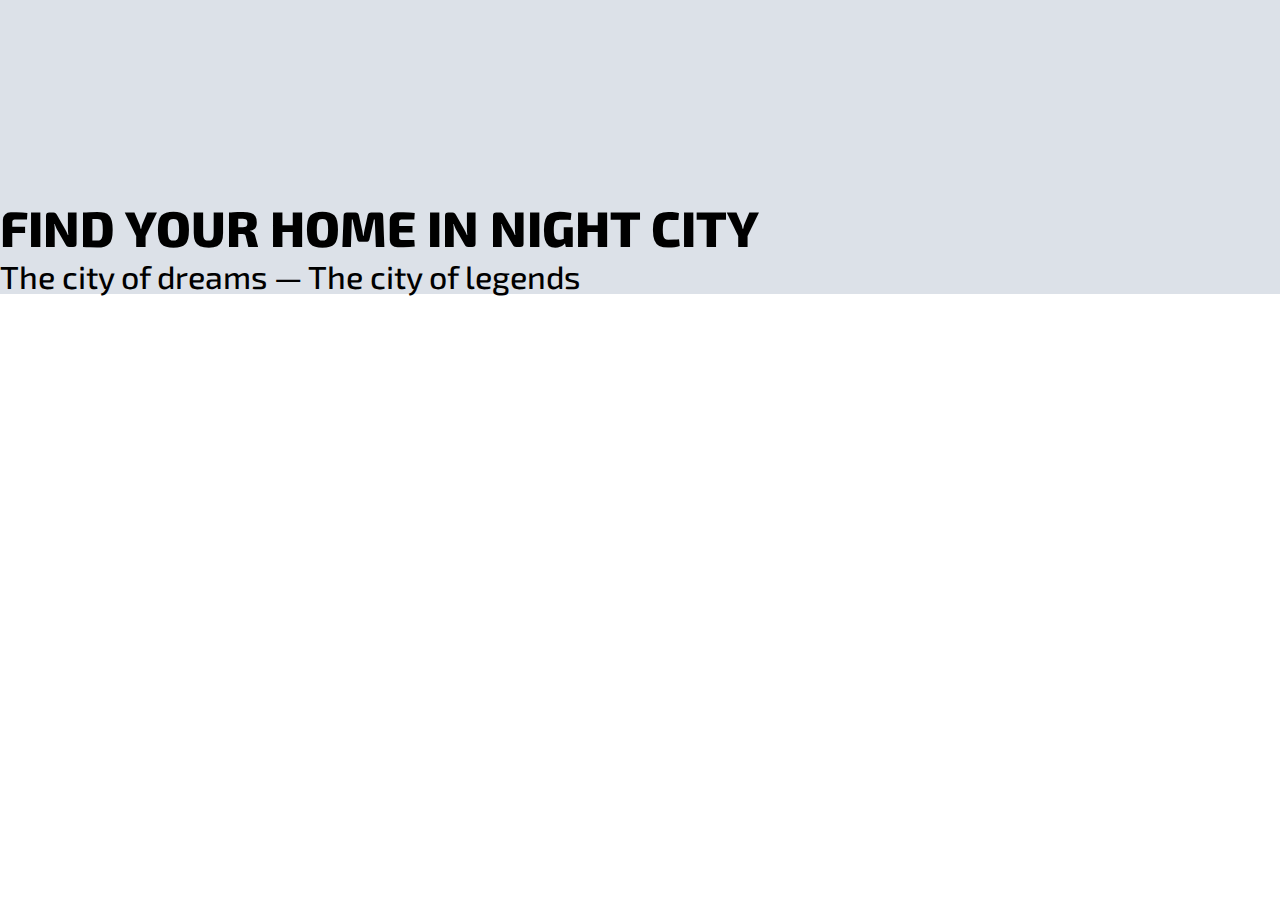
==== index.html @ 1ecfe42b "added: script for checking media queries" ====
<!doctype html>
<html lang="en">

<head>
	<meta charset="UTF-8">
	<meta name="author" content="Maijla Ikiz">
	<meta name="viewport" content="width=device-width, initial-scale=1">

	<title>Night City Living</title>

	<link rel="preconnect" href="https://fonts.googleapis.com">
	<link rel="preconnect" href="https://fonts.gstatic.com" crossorigin>
	<link href="https://fonts.googleapis.com/css2?family=Exo+2:wght@300;400;500;600;700;800&display=swap" rel="stylesheet">

	<link href="styles/style.css" rel="stylesheet">
	<link rel="icon" type="image/svg+xml" href="images/favicon.svg">
</head>

<body>
	<header>
		<h1>Find your home in Night City</h1>
		<h2>The city of dreams &mdash; The city of legends </h2>
	</header>

	<!-- <main>
		<h3>Why should you buy your new home in Night City?</h3>
	</main>

	<footer>
	</footer> -->

	<script src="scripts/breakpoints.js"></script>
</body>

</html>
---- styles/style.css ----
/* =============================================================================
  #RESET
============================================================================= */
/* http://meyerweb.com/eric/tools/css/reset/
   v2.0 | 20110126
   License: none (public domain)
*/
a,abbr,acronym,address,applet,article,aside,audio,b,big,blockquote,body,canvas,caption,center,cite,code,dd,del,details,dfn,div,dl,dt,em,embed,fieldset,figcaption,figure,footer,form,h1,h2,h3,h4,h5,h6,header,hgroup,html,i,iframe,img,ins,kbd,label,legend,li,mark,menu,nav,object,ol,output,p,pre,q,ruby,s,samp,section,small,span,strike,strong,sub,summary,sup,table,tbody,td,tfoot,th,thead,time,tr,tt,u,ul,var,video{margin:0;padding:0;border:0}article,aside,details,figcaption,figure,footer,header,hgroup,menu,nav,section{display:block}body{line-height:1}ol,ul{list-style:none}blockquote,q{quotes:none}blockquote:after,blockquote:before,q:after,q:before{content:'';content:none}table{border-collapse:collapse;border-spacing:0;margin:0 0 1em}


/* =============================================================================
  #TOOLS
============================================================================= */
html { -webkit-box-sizing: border-box; -moz-box-sizing: border-box; box-sizing: border-box; }
*, *:before, *:after { -webkit-box-sizing: inherit; -moz-box-sizing: inherit; box-sizing: inherit; }
/* =============================================================================
  #GENERAL
============================================================================= */
* {
  font-family: inherit;
  line-height: inherit;
  color: inherit;
}

html {
  min-height: 100%;
  height: 100%;

  font-size: 16px;
  font-size: 62.5%;
}

body {
  font-family: 'Exo 2', sans-serif;
  font-weight: 400;
  font-style: normal;

  color: #000000;
  font-size: 16px; font-size: 1.6rem;
  line-height: 1.4;
  -webkit-font-smoothing: antialiased;
  -moz-osx-font-smoothing: grayscale;

  background-color: #ffffff;
}

img {
  max-width: 100%;
  font-style: italic;
  vertical-align: middle;
}

/* =============================================================================
  #CSS VARIABLES
============================================================================= */

:root {
  --container-small-padding: 0 30px;
}

/* =============================================================================
  #TYPOGRAPHY
============================================================================= */
h1, h2, h3, h4, h5, h6 {
  margin-top: 0;
  line-height: 1.1;
}

/* Add margin top to heading when it comes after another piece of content */
* + h1, * + h2, * + h3, * + h4, * + h5, * + h6 {
  /* margin-top: 60px; */
}

/* Heading 1 */
h1 {
  margin-bottom: 4px;

  font-weight: 800;
  font-size: 50px; font-size: 5.0rem;

  text-transform: uppercase;
}

html.small h1 {
  margin-bottom: 12px;
  font-size: 28px; font-size: 2.8rem;
}

/* Heading 2 */
h2 {
  font-weight: 500;
  font-size: 32px; font-size: 3.2rem;
}

html.small h2 {
  font-size: 24px; font-size: 2.4rem;
}

/* Heading 3 */
h3 {
  margin-bottom: 40px;
  font-weight: 700;
  font-size: 28px; font-size: 2.8rem;
}

p {
  /* margin-bottom: 2rem; */
}

a {
  color: #549fd7;
  text-decoration: none;
}

strong {
  font-weight: 700;
}

em, i {
  font-style: italic;
}

ul, ol {
  padding-left: 30px;
}

ul {
  list-style: disc;
}

ol {
  list-style: decimal;
}

/* =============================================================================
  #NAVIGATION
============================================================================= */
/* nav {
  display: flex;
  align-items: center;
  justify-content: space-between;

  margin: 0px 100px 0px 100px;

  background-color: #ffffff;
} */

/* =============================================================================
  #BANNER
============================================================================= */
header {
  padding-top: 200px;

  background-color: #DCE1E8;
}

/* =============================================================================
  #MAIN
============================================================================= */


/* =============================================================================
  #BUTTON
============================================================================= */


/* =============================================================================
  #FOOTER
============================================================================= */
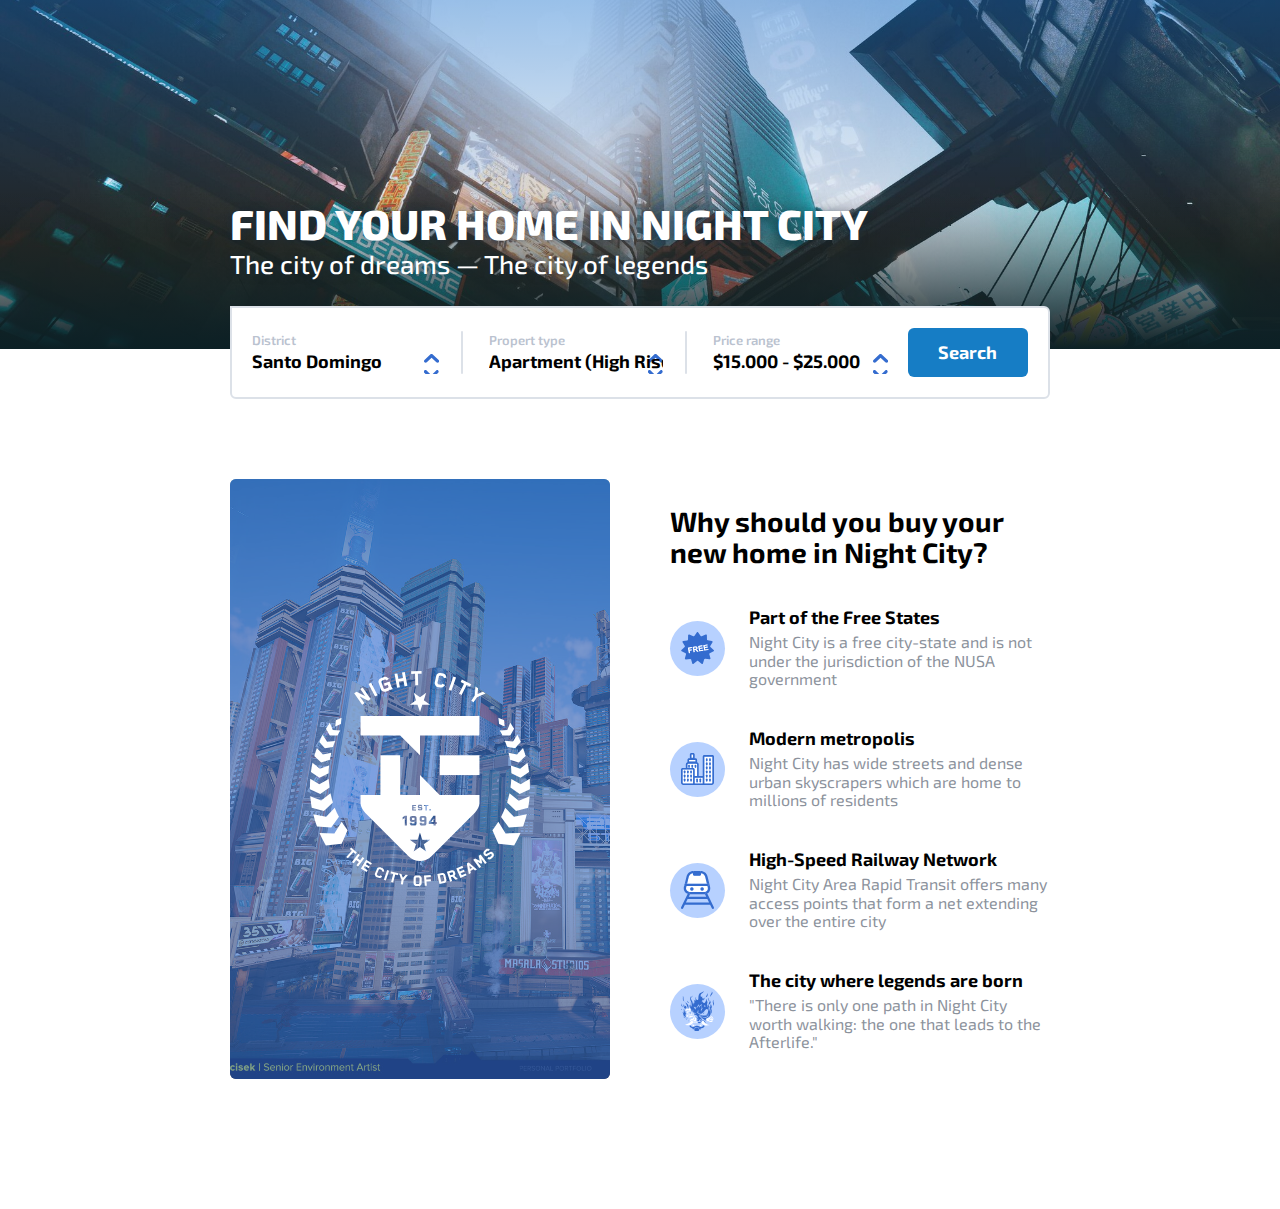
==== commit 8c6a8765: "added: main content including styles" ====
--- a/index.html
+++ b/index.html
@@ -18,16 +18,102 @@
 
 <body>
 	<header>
-		<h1>Find your home in Night City</h1>
-		<h2>The city of dreams &mdash; The city of legends </h2>
+		<div class="header__content">
+			<h1>Find your home in Night City</h1>
+			<h2>The city of dreams &mdash; The city of legends </h2>
+
+			<form action="index.html" method="post">
+				<div class="form__section" id="district-selection">
+					<label class="form__label form__label-small" for="district">District</label>
+					<select id="district" name="district">
+						<option value="volvo">Santo Domingo</option>
+						<option value="saab">Saab</option>
+						<option value="fiat">Fiat</option>
+						<option value="audi">Audi</option>
+					</select>
+				</div>
+				<div class="form__section" id="property-selection">
+					<label class="form__label form__label-small" for="property-type">Propert type</label>
+					<select id="property-type" name="property-type">
+						<option value="volvo">Apartment (High Rise)</option>
+						<option value="saab">Saab</option>
+						<option value="fiat">Fiat</option>
+						<option value="audi">Audi</option>
+					</select>
+				</div>
+				<div class="form__section" id="price-selection">
+					<label class="form__label form__label-small" for="property-type">Price range</label>
+					<select id="property-type" name="property-type">
+						<option value="volvo">$15.000 - $25.000</option>
+						<option value="saab">Saab</option>
+						<option value="fiat">Fiat</option>
+						<option value="audi">Audi</option>
+					</select>
+				</div>
+
+				<button class="btn" type="button" name="button">Search</button>
+
+			</form>
+		</div>
+
+		<!-- <img class="edges edges-small" src="./images/rough-edges-2-small.png" alt="Rough Edges"> -->
+		<!-- <img class="edges" src="./images/rough-edges-2.png" alt="Rough Edges"> -->
 	</header>
 
-	<!-- <main>
-		<h3>Why should you buy your new home in Night City?</h3>
+	<main>
+		<section class="about-night-city">
+			<div>
+				<img src="./images/logos/night-city-hall-logo.svg" alt="">
+			</div>
+
+			<div>
+				<h3>Why should you buy your new home in Night City?</h3>
+				<ul>
+					<li>
+						<figure class="icon">
+							<img src="./images/icons/free-icon.svg" alt="">
+						</figure>
+
+						<div class="content">
+							<h5>Part of the Free States</h5>
+							<p>Night City is a free city-state and is not under the jurisdiction of the NUSA government</p>
+						</div>
+					</li>
+					<li>
+						<figure class="icon">
+							<img src="./images/icons/skyline-icon.svg" alt="">
+						</figure>
+
+						<div class="content">
+							<h5>Modern metropolis</h5>
+							<p>Night City has wide streets and dense urban skyscrapers which are home to millions of residents</p>
+						</div>
+					</li>
+					<li>
+						<figure class="icon">
+							<img src="./images/icons/train-icon.svg" alt="">
+						</figure>
+
+						<div class="content">
+							<h5>High-Speed Railway Network</h5>
+							<p>Night City Area Rapid Transit offers many access points that form a net extending over the entire city</p>
+						</div>
+					</li>
+					<li>
+						<figure class="icon">
+							<img src="./images/logos/samurai-logo.svg" alt="">
+						</figure>
+
+						<div class="content">
+							<h5>The city where legends are born</h5>
+							<p>"There is only one path in Night City worth walking: the one that leads to the Afterlife."</p>
+						</div>
+					</li>
+				</ul>
+			</div>
+
+		</section>
 	</main>
-
-	<footer>
-	</footer> -->
 
 	<script src="scripts/breakpoints.js"></script>
 </body>
--- a/styles/style.css
+++ b/styles/style.css
@@ -35,7 +35,7 @@
   font-weight: 400;
   font-style: normal;
 
-  color: #000000;
+  color: #8C929C;
   font-size: 16px; font-size: 1.6rem;
   line-height: 1.4;
   -webkit-font-smoothing: antialiased;
@@ -64,37 +64,36 @@
 h1, h2, h3, h4, h5, h6 {
   margin-top: 0;
   line-height: 1.1;
-}
-
-/* Add margin top to heading when it comes after another piece of content */
-* + h1, * + h2, * + h3, * + h4, * + h5, * + h6 {
-  /* margin-top: 60px; */
-}
+  color: #000;
+}
+
+h1, h2 { text-shadow: 0 1px 8px rgb(11 39 68 / 50%); }
 
 /* Heading 1 */
 h1 {
   margin-bottom: 4px;
 
   font-weight: 800;
-  font-size: 50px; font-size: 5.0rem;
+  font-size: 42px; font-size: 4.2rem;
 
   text-transform: uppercase;
 }
 
+html.medium h1 { font-size: 36px; font-size: 3.6rem; }
+
 html.small h1 {
-  margin-bottom: 12px;
-  font-size: 28px; font-size: 2.8rem;
+  margin-bottom: 6px;
+  font-size: 30px; font-size: 3.0rem;
 }
 
 /* Heading 2 */
 h2 {
   font-weight: 500;
-  font-size: 32px; font-size: 3.2rem;
-}
-
-html.small h2 {
-  font-size: 24px; font-size: 2.4rem;
-}
+  font-size: 26px; font-size: 2.6rem;
+}
+
+html.small h2 { font-size: 20px; font-size: 2.0rem; }
+html.medium h2 { font-size: 22px; font-size: 2.2rem; }
 
 /* Heading 3 */
 h3 {
@@ -103,7 +102,18 @@
   font-size: 28px; font-size: 2.8rem;
 }
 
+html.small h3 {
+  font-size: 22px; font-size: 2.2rem;
+}
+
+h5 {
+  font-size: 18px; font-size: 1.8rem;
+  font-weight: 700;
+  margin-bottom: 6px;
+}
+
 p {
+  line-height: 1.15;
   /* margin-bottom: 2rem; */
 }
 
@@ -121,16 +131,92 @@
 }
 
 ul, ol {
-  padding-left: 30px;
+  /* padding-left: 30px; */
 }
 
 ul {
-  list-style: disc;
+  list-style: none;
 }
 
 ol {
   list-style: decimal;
 }
+
+/* =============================================================================
+  #FORM
+============================================================================= */
+.form__section { position: relative; }
+
+.form__section::before {
+  content: "";
+  position: absolute;
+
+  right: -24px;
+  top: 0;
+  bottom: 0;
+
+  width: 2px;
+  height: 100%;
+
+  background: #DCE1E8;
+  border-radius: 6px;
+}
+
+.form__section:last-of-type::before {
+  display: none;
+}
+
+html.small .form__section::before {
+  display: none;
+}
+
+  .form__label {
+    display: block;
+
+    margin-bottom: 12px;
+
+    font-weight: 600;
+    font-size: 18px; font-size: 1.8rem;
+  }
+
+  .form__label-small {
+    margin-bottom: 0;
+
+    font-size: 13px; font-size: 1.3rem;
+    color: #BAC2CF;
+  }
+
+  select {
+    display: inline-block;
+    width: 100%;
+
+    padding: 0;
+    margin: 0;
+
+    font-size: 18px; font-size: 1.8rem;
+    font-weight: 700;
+
+    outline: none;
+    border: none;
+    cursor: pointer;
+
+    /* BRON: https://stackoverflow.com/questions/14218307/select-arrow-style-change */
+    appearance: none;
+    -webkit-appearance: none;
+    -moz-appearance: none;
+
+    background: transparent url("../images/icons/dropdown-arrow-icon.svg");
+    background-repeat: no-repeat;
+    background-position-x: 100%;
+    background-position-y: 5px;
+  }
+
+  select::-ms-expand { display: none; }
+
+  html.medium select,
+  html.small select {
+    display: block;
+  }
 
 /* =============================================================================
   #NAVIGATION
@@ -149,21 +235,347 @@
   #BANNER
 ============================================================================= */
 header {
-  padding-top: 200px;
+  position: relative;
+
+  background-image: url('../images/building-shot.jpeg');
+  background-repeat: no-repeat;
+  background-size: cover;
+  background-position: center 60%;
 
   background-color: #DCE1E8;
 }
 
+  /* Gradient overlay */
+  header::before {
+    content: "";
+    position: absolute;
+
+    top: 0;
+    left: 0;
+    right: 0;
+    bottom: 0;
+
+    width: 100%;
+    height: 100%;
+
+    background: rgb(0,107,218);
+    background: linear-gradient(180deg, rgba(0,107,218,1) -120%, rgba(0,107,218,0) 70%);
+
+    /* background: rgb(0,0,0);
+    background: linear-gradient(180deg, rgba(0,0,0,0) 35%, rgba(0,0,0,1) 100%); */
+  }
+
+  /* Gradient overlay */
+  header::after {
+    content: "";
+    position: absolute;
+
+    top: 0;
+    left: 0;
+    right: 0;
+    bottom: 0;
+
+    width: 100%;
+    height: 100%;
+
+    background: rgb(12,32,37);
+    background: linear-gradient(180deg, rgb(12 32 37 / 0%) 55%, rgb(12 32 37) 100%);
+  }
+
+  .header__content {
+    padding: 200px 0 70px 0px;
+    position: relative;
+    z-index: 10;
+  }
+
+    .header__content h1, h2 {
+      color: #FFFFFF;
+    }
+
+  html.xlarge .header__content { margin: 0 18%; }
+  html.large .header__content, html.medium .header__content { margin: 0 5%; }
+  html.small .header__content { margin: 0 24px; padding-top: 150px;}
+  html.xsmall .header__content { margin: 0 16px; padding-bottom: 108px; padding-top: 150px;}
+
+
+  html.medium #property-selection,
+  html.small #property-selection,
+  html.small #price-selection  { display: none; }
+
+    .header__content form {
+      position: absolute;
+      left: 0;
+      right: 0;
+      bottom: -50px;
+
+
+      display: flex;
+      align-items: center;
+      justify-content: space-between;
+      flex-direction: row;
+
+      padding: 20px;
+
+      color: #000000;
+
+      background-color: #FFFFFF;
+
+      border: 2px solid #DCE1E8;
+      border-radius: 0 6px 6px 6px;
+
+      z-index: 10;
+    }
+
+    html.xsmall .header__content form {
+      bottom: -78px;
+      flex-direction: column!important;
+    }
+
+      .header__content form .form__section {
+        position: relative;
+        width: 100%;
+      }
+
+      .header__content form .form__section + .form__section {
+        padding-left: 50px;
+      }
+
+      .header__content form > .btn { margin-left: 20px; }
+
+      html.medium .header__content form > .btn,
+      html.small .header__content form > .btn {
+        width: auto;
+        font-size: 18px; font-size: 1.8rem;
+      }
+
+      html.xsmall .header__content form > .btn {
+        width: 100%;
+        margin-left: 0;
+        margin-top: 20px;
+      }
+
+  header .edges {
+    position: absolute;
+
+    left: 0;
+    right: 0;
+    bottom: 0;
+
+    width: 100%;
+    height: auto;
+  }
+
+  header .edges-small { bottom: -25px; }
+
+  .edges-small,
+  html.medium .edges,
+  html.small .edges {
+    display: none;
+    opacity: 0;
+  }
+
+  html.medium .edges-small,
+  html.small .edges-small {
+    display: block;
+    opacity: 1;
+  }
 /* =============================================================================
   #MAIN
 ============================================================================= */
-
-
+main {
+  padding-top: 130px;
+  padding-bottom: 130px;
+}
+
+html.medium main,
+html.small main {
+  padding-top: 100px;
+}
+html.xsmall main { padding-top: 118px; }
+
+html.xlarge main { margin: 0 18%; }
+html.large main, html.medium main { margin: 0 5%; }
+html.small main { margin: 0 24px; }
+html.xsmall main { margin: 0 16px; }
+
+.about-night-city {
+  display: flex;
+  align-items: center;
+  justify-content: space-between;
+  flex-direction: row;
+
+  width: 100%;
+}
+
+html.medium .about-night-city,
+html.small .about-night-city {
+  flex-direction: column-reverse;
+}
+
+  .about-night-city > div:first-of-type {
+    display: flex;
+    align-items: center;
+    justify-content: center;
+
+    position: relative;
+    margin-right: 60px;
+
+    width: 50%;
+    height: 600px;
+
+    background-color: blue;
+    background-image: url('../images/martin-kocisek-buildings.jpeg');
+    background-size: cover;
+    background-position: 30% center;
+    background-repeat: no-repeat;
+    border-radius: 6px;
+  }
+
+  html.medium .about-night-city > div:first-of-type,
+  html.small .about-night-city > div:first-of-type {
+    width: 100%;
+    height: 250px;
+    margin-right: 0;
+    background-position: center 20%;
+    margin-top: 60px;
+  }
+
+  html.xsmall .about-night-city > div:first-of-type {
+    height: 150px;
+    margin-top: 40px;
+  }
+
+    .about-night-city > div:first-of-type img {
+      position: relative;
+      width: 220px;
+      height: auto;
+    }
+
+    html.medium .about-night-city > div:first-of-type img,
+    html.small .about-night-city > div:first-of-type img {
+      height: 150px;
+      width: auto;
+    }
+
+    html.xsmall .about-night-city > div:first-of-type img {
+      height: 100px;
+      width: auto;
+    }
+
+  .about-night-city > div:first-of-type::before {
+    content: "";
+    position: absolute;
+
+    top: 0;
+    bottom: 0;
+    left: 0;
+    right: 0;
+
+    width: 100%;
+    height: 100%;
+
+    background-color:  rgba(52,108,207,0.62);
+    border-radius: 6px;
+  }
+
+  .about-night-city > div:last-of-type {
+    width: 50%;
+  }
+
+  html.medium .about-night-city > div:last-of-type,
+  html.small .about-night-city > div:last-of-type {
+    width: 100%;
+  }
+
+    html.medium .about-night-city ul {
+      display: flex;
+      align-items: center;
+      justify-content: space-between;
+      flex-wrap: wrap;
+
+      margin: -16px;
+    }
+
+    .about-night-city ul li {
+      display: flex;
+      align-items: center;
+    }
+
+    html.medium .about-night-city ul li {
+      width: 50%;
+      padding: 16px;
+    }
+
+    html.small .about-night-city ul li {
+      width: 100%;
+    }
+
+    .about-night-city ul li + li {
+      margin-top: 40px;
+    }
+
+    html.medium .about-night-city ul li + li {
+      margin: 0;
+    }
+
+      .icon {
+        display: flex;
+        align-items: center;
+        justify-content: center;
+
+        min-width: 55px;
+        max-height: 55px;
+        min-height: 55px;
+        max-height: 55px;
+
+        background-color: #b7d1ff;
+
+        border-radius: 50%;
+      }
+
+      html.small {
+        min-width: 40px;
+        max-height: 40px;
+        min-height: 40px;
+        max-height: 40px;
+      }
+
+        .icon img {
+          width: 33px;
+          height: auto;
+        }
+
+      .icon + .content {
+        margin-left: 24px;
+      }
 /* =============================================================================
   #BUTTON
 ============================================================================= */
-
-
+.btn {
+  display: inline-block;
+
+  padding: 12px;
+  min-width: 120px;
+
+  color: #FFFFFF;
+  font-weight: 700;
+  font-size: 18px; font-size: 1.8rem;
+
+  background: #167dc5;
+  border-radius: 6px;
+
+  outline: none;
+  border: none;
+  box-shadow: none;
+}
+
+html.small .btn {
+  display: block;
+  width: 100%;
+  font-size: 16px; font-size: 1.6rem;
+
+  padding: 12px;
+}
 /* =============================================================================
   #FOOTER
 ============================================================================= */
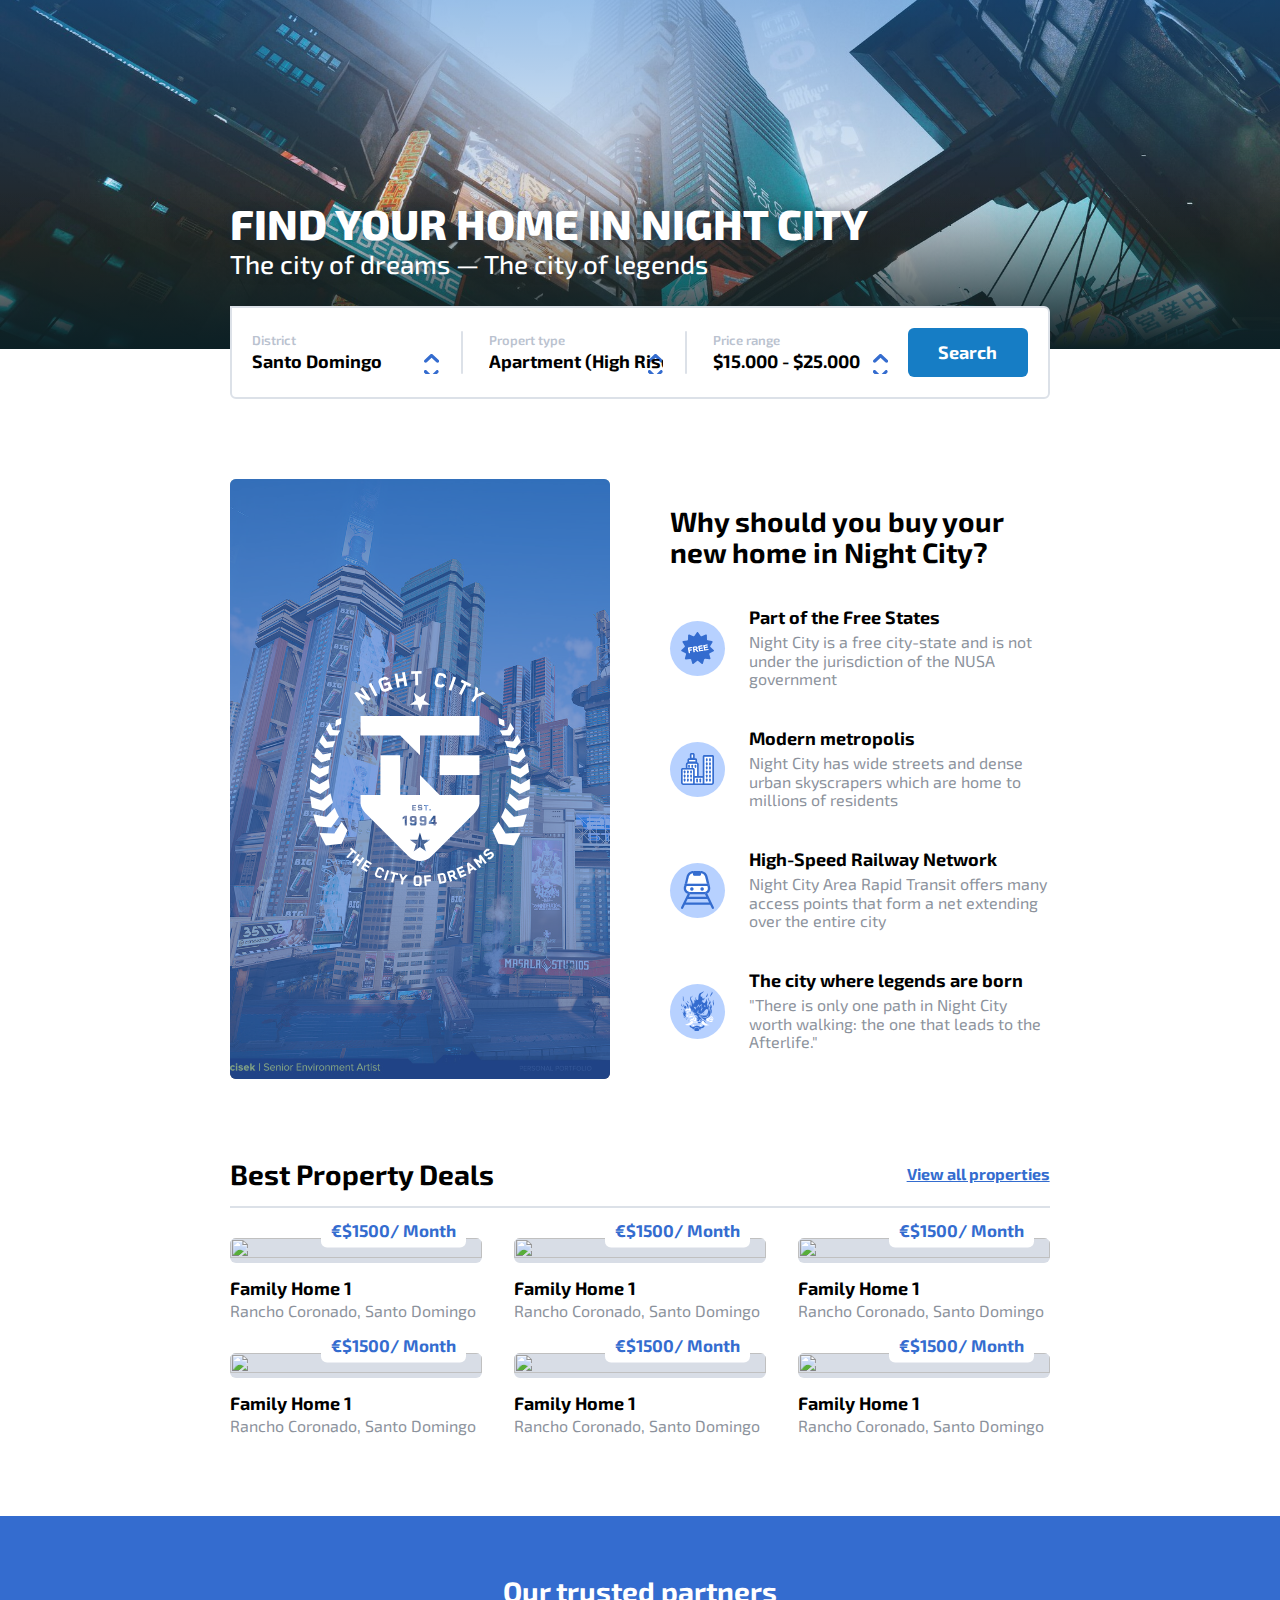
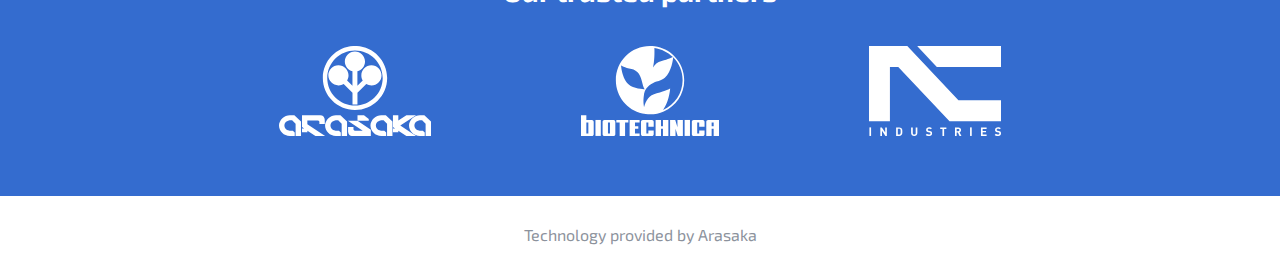
==== commit 94b341b9: "added: footer section" ====
--- a/index.html
+++ b/index.html
@@ -12,18 +12,19 @@
 	<link rel="preconnect" href="https://fonts.gstatic.com" crossorigin>
 	<link href="https://fonts.googleapis.com/css2?family=Exo+2:wght@300;400;500;600;700;800&display=swap" rel="stylesheet">
 
-	<link href="styles/style.css" rel="stylesheet">
+	<link href="styles/style.css?v=2" rel="stylesheet">
 	<link rel="icon" type="image/svg+xml" href="images/favicon.svg">
 </head>
 
 <body>
 	<header>
-		<div class="header__content">
+		<section class="header__content">
 			<h1>Find your home in Night City</h1>
 			<h2>The city of dreams &mdash; The city of legends </h2>
 
+			<!-- Search bar -->
 			<form action="index.html" method="post">
-				<div class="form__section" id="district-selection">
+				<fieldset class="form__section" id="district-selection">
 					<label class="form__label form__label-small" for="district">District</label>
 					<select id="district" name="district">
 						<option value="volvo">Santo Domingo</option>
@@ -31,8 +32,8 @@
 						<option value="fiat">Fiat</option>
 						<option value="audi">Audi</option>
 					</select>
-				</div>
-				<div class="form__section" id="property-selection">
+				</fieldset>
+				<fieldset class="form__section" id="property-selection">
 					<label class="form__label form__label-small" for="property-type">Propert type</label>
 					<select id="property-type" name="property-type">
 						<option value="volvo">Apartment (High Rise)</option>
@@ -40,8 +41,8 @@
 						<option value="fiat">Fiat</option>
 						<option value="audi">Audi</option>
 					</select>
-				</div>
-				<div class="form__section" id="price-selection">
+				</fieldset>
+				<fieldset class="form__section" id="price-selection">
 					<label class="form__label form__label-small" for="property-type">Price range</label>
 					<select id="property-type" name="property-type">
 						<option value="volvo">$15.000 - $25.000</option>
@@ -49,40 +50,42 @@
 						<option value="fiat">Fiat</option>
 						<option value="audi">Audi</option>
 					</select>
-				</div>
+				</fieldset>
 
 				<button class="btn" type="button" name="button">Search</button>
 
 			</form>
-		</div>
-
+		</section>
+
+		<!-- BRON: nightcity.love -->
 		<!-- <img class="edges edges-small" src="./images/rough-edges-2-small.png" alt="Rough Edges"> -->
 		<!-- <img class="edges" src="./images/rough-edges-2.png" alt="Rough Edges"> -->
 	</header>
 
 	<main>
 		<section class="about-night-city">
-			<div>
+			<picture>
 				<img src="./images/logos/night-city-hall-logo.svg" alt="">
-			</div>
-
+			</picture>
+
+			<!-- Container for grouping -->
 			<div>
 				<h3>Why should you buy your new home in Night City?</h3>
 				<ul>
 					<li>
-						<figure class="icon">
+						<picture class="icon">
 							<img src="./images/icons/free-icon.svg" alt="">
-						</figure>
-
+						</picture>
+						<!-- give better class names -->
 						<div class="content">
 							<h5>Part of the Free States</h5>
 							<p>Night City is a free city-state and is not under the jurisdiction of the NUSA government</p>
 						</div>
 					</li>
 					<li>
-						<figure class="icon">
+						<picture class="icon">
 							<img src="./images/icons/skyline-icon.svg" alt="">
-						</figure>
+						</picture>
 
 						<div class="content">
 							<h5>Modern metropolis</h5>
@@ -90,9 +93,9 @@
 						</div>
 					</li>
 					<li>
-						<figure class="icon">
+						<picture class="icon">
 							<img src="./images/icons/train-icon.svg" alt="">
-						</figure>
+						</picture>
 
 						<div class="content">
 							<h5>High-Speed Railway Network</h5>
@@ -100,9 +103,9 @@
 						</div>
 					</li>
 					<li>
-						<figure class="icon">
+						<picture class="icon">
 							<img src="./images/logos/samurai-logo.svg" alt="">
-						</figure>
+						</picture>
 
 						<div class="content">
 							<h5>The city where legends are born</h5>
@@ -111,9 +114,122 @@
 					</li>
 				</ul>
 			</div>
-
+		</section>
+
+		<section class="card-section">
+			<div class="title-container">
+				<h3>Best Property Deals</h3>
+				<a href="#">View all properties</a>
+			</div>
+
+			<ul class="cards">
+				<li>
+					<a href="#">
+						<figure>
+							<picture class="card-section__price-container">
+								<img src="./images/dummy-building.png" alt="">
+							</picture>
+							<p>€$1500<span>/ Month</span></p>
+
+							<figcaption>
+								<h5>Family Home 1</h5>
+								<p>Rancho Coronado, Santo Domingo</p>
+							</figcaption>
+						</figure>
+					</a>
+				</li>
+				<li>
+					<a href="#">
+						<figure>
+							<picture class="card-section__price-container">
+								<img src="./images/dummy-building.png" alt="">
+							</picture>
+							<p>€$1500<span>/ Month</span></p>
+
+							<figcaption>
+								<h5>Family Home 1</h5>
+								<p>Rancho Coronado, Santo Domingo</p>
+							</figcaption>
+						</figure>
+					</a>
+				</li>
+				<li>
+					<a href="#">
+						<figure>
+							<picture class="card-section__price-container">
+								<img src="./images/dummy-building.png" alt="">
+							</picture>
+							<p>€$1500<span>/ Month</span></p>
+
+							<figcaption>
+								<h5>Family Home 1</h5>
+								<p>Rancho Coronado, Santo Domingo</p>
+							</figcaption>
+						</figure>
+					</a>
+				</li>
+				<li>
+					<a href="#">
+						<figure>
+							<picture class="card-section__price-container">
+								<img src="./images/dummy-building.png" alt="">
+							</picture>
+							<p>€$1500<span>/ Month</span></p>
+
+							<figcaption>
+								<h5>Family Home 1</h5>
+								<p>Rancho Coronado, Santo Domingo</p>
+							</figcaption>
+						</figure>
+					</a>
+				</li>
+				<li>
+					<a href="#">
+						<figure>
+							<picture class="card-section__price-container">
+								<img src="./images/dummy-building.png" alt="">
+							</picture>
+							<p>€$1500<span>/ Month</span></p>
+
+							<figcaption>
+								<h5>Family Home 1</h5>
+								<p>Rancho Coronado, Santo Domingo</p>
+							</figcaption>
+						</figure>
+					</a>
+				</li>
+				<li>
+					<a href="#">
+						<figure>
+							<picture class="card-section__price-container">
+								<img src="./images/dummy-building.png" alt="">
+							</picture>
+							<p>€$1500<span>/ Month</span></p>
+
+							<figcaption>
+								<h5>Family Home 1</h5>
+								<p>Rancho Coronado, Santo Domingo</p>
+							</figcaption>
+						</figure>
+					</a>
+				</li>
+
+
+			</ul>
 		</section>
 	</main>
+
+	<footer>
+		<h3>Our trusted partners</h3>
+		<picture>
+			<img src="./images/logos/arasaka-logo.svg" alt="Arasaka">
+			<img src="./images/logos/biotechnica-logo.svg" alt="Biotechnica">
+			<img src="./images/logos/nc-industries-logo.svg" alt="NC Industries">
+		</picture>
+		<section>
+			<p>Technology provided by Arasaka</p>
+		</section>
+	</footer>
 
 	<script src="scripts/breakpoints.js"></script>
 </body>
--- a/styles/style.css
+++ b/styles/style.css
@@ -53,7 +53,6 @@
 /* =============================================================================
   #CSS VARIABLES
 ============================================================================= */
-
 :root {
   --container-small-padding: 0 30px;
 }
@@ -97,7 +96,7 @@
 
 /* Heading 3 */
 h3 {
-  margin-bottom: 40px;
+  margin-bottom: 30px;
   font-weight: 700;
   font-size: 28px; font-size: 2.8rem;
 }
@@ -145,7 +144,9 @@
 /* =============================================================================
   #FORM
 ============================================================================= */
-.form__section { position: relative; }
+.form__section {
+   position: relative;
+ }
 
 .form__section::before {
   content: "";
@@ -293,10 +294,10 @@
     }
 
   html.xlarge .header__content { margin: 0 18%; }
-  html.large .header__content, html.medium .header__content { margin: 0 5%; }
+  html.large .header__content { margin: 0 10%; }
+  html.medium .header__content { margin: 0 5%; }
   html.small .header__content { margin: 0 24px; padding-top: 150px;}
   html.xsmall .header__content { margin: 0 16px; padding-bottom: 108px; padding-top: 150px;}
-
 
   html.medium #property-selection,
   html.small #property-selection,
@@ -384,19 +385,59 @@
 ============================================================================= */
 main {
   padding-top: 130px;
-  padding-bottom: 130px;
+  padding-bottom: 80px;
 }
 
 html.medium main,
-html.small main {
-  padding-top: 100px;
-}
+html.small main { padding-top: 100px; }
 html.xsmall main { padding-top: 118px; }
 
 html.xlarge main { margin: 0 18%; }
-html.large main, html.medium main { margin: 0 5%; }
+html.large main { margin: 0 10%; }
+html.medium main { margin: 0 5%; }
 html.small main { margin: 0 24px; }
 html.xsmall main { margin: 0 16px; }
+
+section + section {
+  margin-top: 80px;
+}
+
+html.small section + section {
+  margin-top: 50px;
+}
+
+.title-container {
+  display: flex;
+
+  align-items: center;
+  justify-content: space-between;
+
+  padding-bottom: 16px;
+  margin-bottom: 30px;
+  border-bottom: 2px solid #DCE1E8;
+}
+
+  .title-container h3 {
+    margin-bottom: 0;
+  }
+
+  .title-container a {
+    color: #346CCF!important;
+    font-weight: 700;
+    text-decoration: underline;
+  }
+
+  /* override styles for specific breakpoint */
+  @media only screen and (max-width: 530px) {
+    .title-container {
+      flex-direction: column;
+      align-items: flex-start;
+    }
+
+    .title-container a {
+      margin-top: 6px;
+    }
+  }
 
 .about-night-city {
   display: flex;
@@ -407,12 +448,18 @@
   width: 100%;
 }
 
+  .about-night-city h3 {
+    border-bottom: 0;
+    padding-bottom: 0;
+    margin-bottom: 40px;
+  }
+
 html.medium .about-night-city,
 html.small .about-night-city {
   flex-direction: column-reverse;
 }
 
-  .about-night-city > div:first-of-type {
+  .about-night-city > picture {
     display: flex;
     align-items: center;
     justify-content: center;
@@ -431,8 +478,8 @@
     border-radius: 6px;
   }
 
-  html.medium .about-night-city > div:first-of-type,
-  html.small .about-night-city > div:first-of-type {
+  html.medium .about-night-city > picture,
+  html.small .about-night-city > picture {
     width: 100%;
     height: 250px;
     margin-right: 0;
@@ -440,29 +487,29 @@
     margin-top: 60px;
   }
 
-  html.xsmall .about-night-city > div:first-of-type {
+  html.xsmall .about-night-city > picture {
     height: 150px;
     margin-top: 40px;
   }
 
-    .about-night-city > div:first-of-type img {
+    .about-night-city > picture img {
       position: relative;
       width: 220px;
       height: auto;
     }
 
-    html.medium .about-night-city > div:first-of-type img,
-    html.small .about-night-city > div:first-of-type img {
+    html.medium .about-night-city > picture img,
+    html.small .about-night-city > picture img {
       height: 150px;
       width: auto;
     }
 
-    html.xsmall .about-night-city > div:first-of-type img {
+    html.xsmall .about-night-city > picture img {
       height: 100px;
       width: auto;
     }
 
-  .about-night-city > div:first-of-type::before {
+  .about-night-city > picture::before {
     content: "";
     position: absolute;
 
@@ -548,6 +595,150 @@
       .icon + .content {
         margin-left: 24px;
       }
+
+  .card-section {
+
+  }
+
+    .card-section .cards {
+      display: flex;
+      flex-direction: row;
+      justify-content: flex-start;
+      flex-wrap: wrap;
+
+      margin: -16px;
+    }
+
+      .card-section .cards li {
+        flex-basis: calc(100% / 3);
+        padding: 16px;
+      }
+
+      .card-section .cards li a {
+        display: block;
+
+        color: #8C929C;
+
+        transition: all 300ms ease-in-out;
+      }
+
+      .card-section .cards li a:hover {
+        transform: scale(1.02);
+      }
+
+      html.xsmall .card-section .cards li {
+        flex-basis: 100%;
+      }
+
+      html.medium .card-section .cards li:nth-of-type(n+5),
+      html.small .card-section .cards li:nth-of-type(n+5) {
+        display: none;
+      }
+
+      html.xsmall .card-section .cards li:nth-of-type(n+4) {
+        display: none;
+      }
+
+      html.medium .card-section .cards li,
+      html.small .card-section .cards li {
+        flex-basis: calc(100% / 2);
+      }
+
+      /* override styles for specific breakpoint */
+      @media only screen and (max-width: 530px) {
+        .card-section .cards li {
+          flex-basis: 100%!important;
+        }
+
+        .card-section .cards li:nth-of-type(n+4) {
+          display: none;
+        }
+      }
+
+        .card-section figure {
+          position: relative;
+          text-align: right;
+        }
+
+          .card-section__price-container {
+            display: block;
+            background-color: #D8DDE6;
+            border-radius: 6px;
+          }
+
+            .card-section__price-container img {
+              border-radius: 6px;
+              width: 100%;
+              height: 100%;
+              object-fit: cover;
+            }
+
+            .card-section__price-container + p {
+              display: inline-flex;
+              align-items: center;
+
+              background-color: #FFFFFF;
+              padding: 6px 10px;
+
+              border-radius: 6px;
+
+              font-size: 17px; font-size: 1.7rem;
+              color: #346CCF;
+              font-weight: 700;
+
+              transform: translateY(calc(-100% - 16px));
+              position: absolute;
+              right: 16px;
+            }
+
+            html.small .card-section__price-container p {
+              font-size: 20px; font-size: 2.0rem;
+            }
+
+            .card-section__price-container span {
+              font-size: 15px; font-size: 1.5rem;
+              color: #8C929C;
+              font-weight: 400;
+              margin-left: 4px;
+            }
+
+            html.small .card-section__price-container p {
+              font-size: 16px; font-size: 1.6rem;
+            }
+
+            /* override styles for specific breakpoint */
+            @media only screen and (max-width: 530px) {
+              .card-section__price-container p {
+                font-size: 20px; font-size: 2.0rem!important;
+              }
+
+              .card-section__price-container span {
+                font-size: 17px; font-size: 1.7rem!important;
+              }
+            }
+
+          .card-section figure > figcaption {
+            margin-top: 16px;
+            text-align: left;
+          }
+
+            .card-section figure > figcaption h5 {
+              margin-bottom: 3px;
+              font-size: 18px; font: 1.8rem;
+            }
+
+            /* override styles for specific breakpoint */
+            @media only screen and (max-width: 530px) {
+              .card-section figure > figcaption h5 {
+                font-size: 20px; font: 2.0rem;
+              }
+
+              .card-section figure > figcaption p {
+                font-size: 18px; font-size: 1.8rem;
+              }
+            }
+
+
 /* =============================================================================
   #BUTTON
 ============================================================================= */
@@ -579,3 +770,72 @@
 /* =============================================================================
   #FOOTER
 ============================================================================= */
+footer {
+  display: flex;
+  align-items: center;
+  flex-direction: column;
+  padding-top: 60px;
+
+  text-align: center;
+
+  background-color: #346CCF;
+}
+
+  footer h3 {
+    color: #FFF;
+    margin-bottom: 40px;
+  }
+
+  footer > picture {
+    display: flex;
+    align-items: center;
+    justify-content: space-between;
+    flex-direction: row;
+    flex-wrap: wrap;
+    padding: 0 30px 60px 30px;
+  }
+
+  @media only screen and (max-width: 530px) {
+    footer > picture {
+      flex-direction: column;
+    }
+
+    footer > picture img + img {
+      margin-top: 60px;
+    }
+  }
+
+  html.medium footer > picture {
+    width: 85%;
+  }
+
+  html.small footer > picture {
+    width: 100%;
+  }
+
+    footer > picture img {
+      height: 90px;
+      width: auto;
+    }
+
+    html.small footer > picture img {
+      height: 80px;
+      width: auto;
+    }
+
+    footer > picture img + img {
+      margin-left: 150px;
+    }
+
+    html.medium footer > picture img + img,
+    html.small footer > picture img + img {
+      margin-left: 0;
+    }
+
+
+  footer > section {
+    background-color: #FFF;
+    padding: 30px 0;
+    text-align: center;
+    width: 100%;
+  }
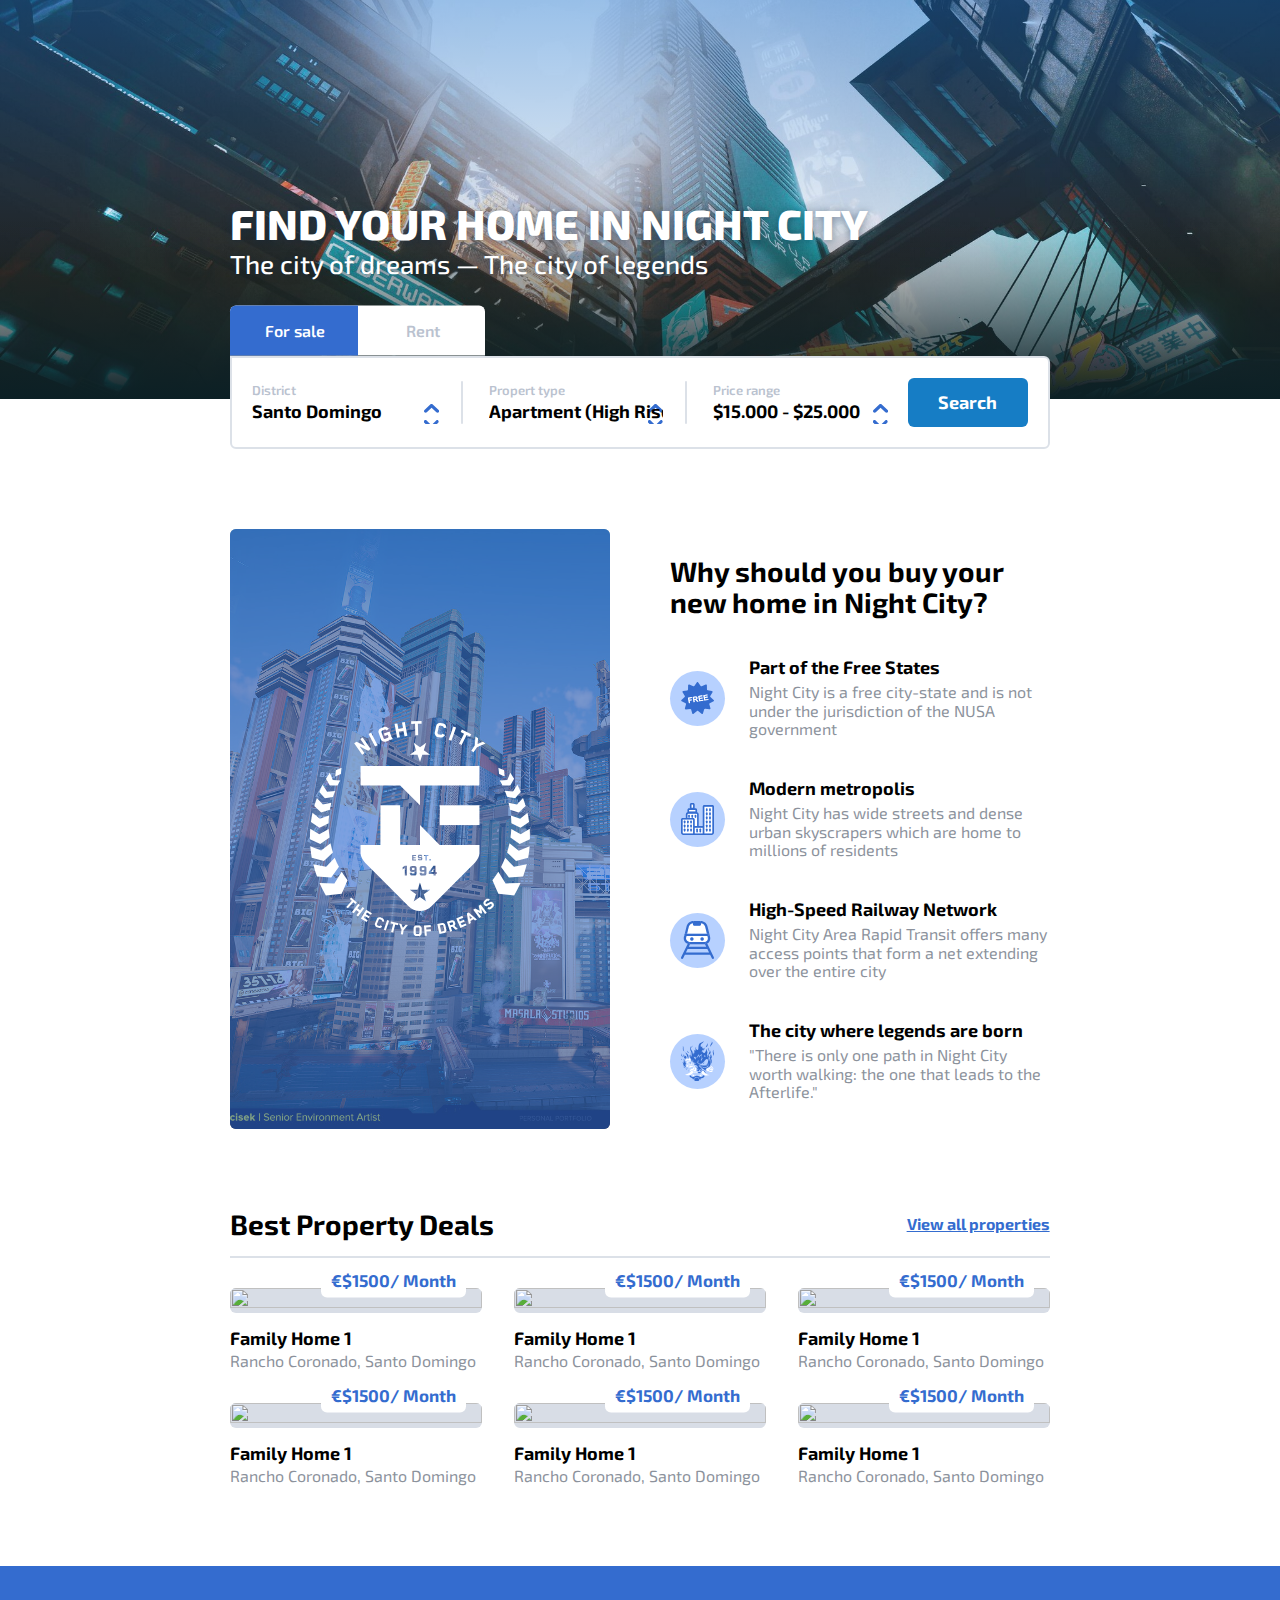
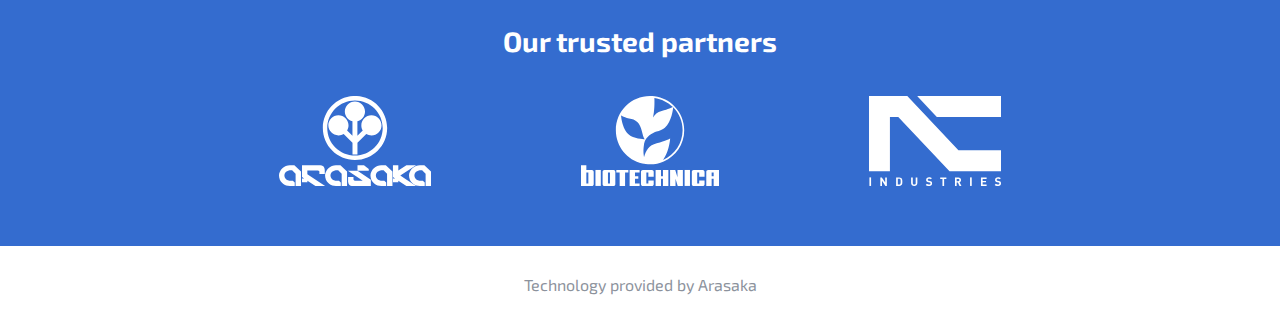
==== commit 0b8982ab: "added: toggle buttons including animation" ====
--- a/index.html
+++ b/index.html
@@ -24,6 +24,15 @@
 
 			<!-- Search bar -->
 			<form action="index.html" method="post">
+				<div id="toggle-container" class="toggle">
+					<div id="toggle-sale" class="toggle__option toggle__option--active">
+						<p>For sale</p>
+					</div>
+					<div id="toggle-rent" class="toggle__option">
+						<p>Rent</p>
+					</div>
+				</div>
+
 				<fieldset class="form__section" id="district-selection">
 					<label class="form__label form__label-small" for="district">District</label>
 					<select id="district" name="district">
@@ -213,8 +222,6 @@
 						</figure>
 					</a>
 				</li>
-
-
 			</ul>
 		</section>
 	</main>
@@ -232,6 +239,7 @@
 	</footer>
 
 	<script src="scripts/breakpoints.js"></script>
+	<script src="scripts/togglescript.js"></script>
 </body>
 
 </html>
--- a/styles/style.css
+++ b/styles/style.css
@@ -144,6 +144,81 @@
 /* =============================================================================
   #FORM
 ============================================================================= */
+form {
+  position: relative;
+}
+
+.toggle {
+  position: absolute;
+  top: 0;
+  left: 0;
+
+  display: flex;
+  transform: translate(-2px, calc(-100% - 2px));
+
+  background-color: transparent;
+}
+
+  .toggle::before {
+    content: "";
+    position: absolute;
+    top: 0;
+
+    transform: translateX(0);
+
+    height: 100%;
+    width: 50%;
+
+    background-color: #346CCF;
+    border-top-left-radius: 6px;
+
+    transition: .3s cubic-bezier(0,0,0,1);
+  }
+
+  .toggled::before {
+    transform: translateX(100%);
+    border-top-right-radius: 6px;
+    border-top-left-radius: 0px;
+
+  }
+
+  html.xsmall .toggle {
+    display: none;
+    opacity: 0;
+  }
+
+  .toggle__option {
+    display: flex;
+    justify-content: center;
+
+    padding: 16px 35px;
+    min-width: 125px;
+
+    font-weight: 600;
+    color: #BAC2CF;
+
+    background-color: #FFF;
+
+    cursor: pointer;
+    transition: color 50ms ease-in-out;
+  }
+
+    .toggle__option p {
+      position: relative;
+    }
+
+  .toggle__option:first-of-type {
+    border-top-left-radius: 6px;
+  }
+  .toggle__option:last-of-type {
+    border-top-right-radius: 6px;
+  }
+
+    .toggle__option--active {
+      /* background-color: #346CCF; */
+      color: #FFF;
+    }
+
 .form__section {
    position: relative;
  }
@@ -284,7 +359,7 @@
   }
 
   .header__content {
-    padding: 200px 0 70px 0px;
+    padding: 200px 0 120px 0px;
     position: relative;
     z-index: 10;
   }
@@ -330,6 +405,7 @@
     html.xsmall .header__content form {
       bottom: -78px;
       flex-direction: column!important;
+      border-top-left-radius: 6px;
     }
 
       .header__content form .form__section {
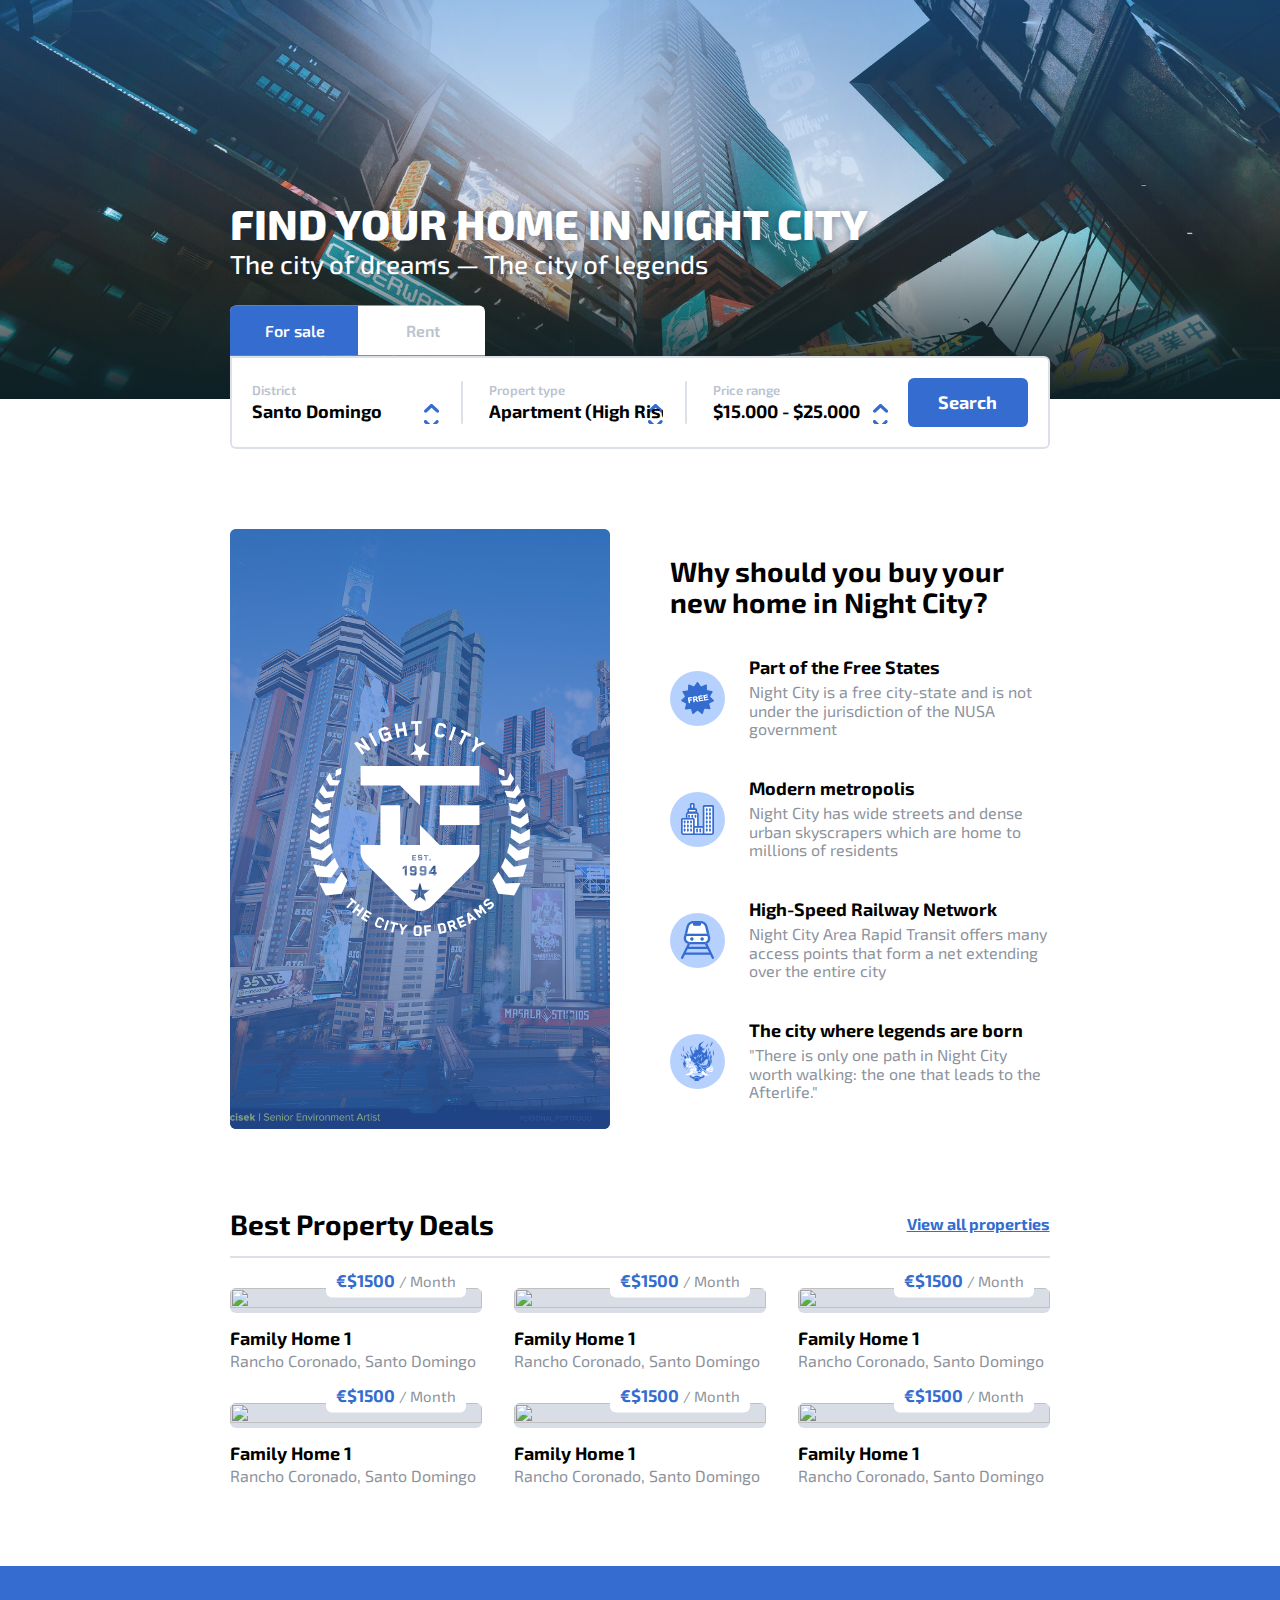
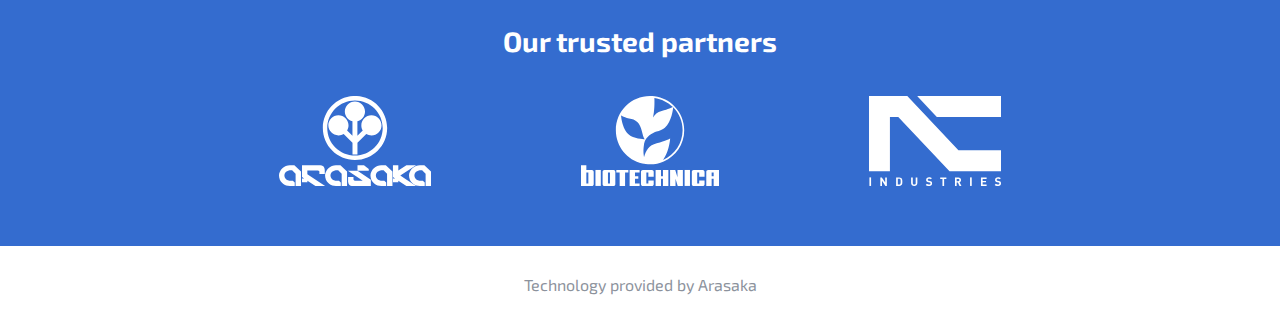
==== commit ec83a229: "cleaned home page css" ====
--- a/index.html
+++ b/index.html
@@ -16,14 +16,17 @@
 	<link rel="icon" type="image/svg+xml" href="images/favicon.svg">
 </head>
 
-<body>
+<body class="home">
 	<header>
-		<section class="header__content">
+		<section>
 			<h1>Find your home in Night City</h1>
 			<h2>The city of dreams &mdash; The city of legends </h2>
 
-			<!-- Search bar -->
-			<form action="index.html" method="post">
+			<!-- SEARCHBAR -->
+			<form class="searchbar" action="index.html" method="post">
+
+				<!-- TOGGLE BUTTONS -->
+				<!-- which elements to use here? -->
 				<div id="toggle-container" class="toggle">
 					<div id="toggle-sale" class="toggle__option toggle__option--active">
 						<p>For sale</p>
@@ -61,7 +64,9 @@
 					</select>
 				</fieldset>
 
-				<button class="btn" type="button" name="button">Search</button>
+				<a href="results.html" class="btn">Search</a>
+				<!-- HIDE UNTIL SCRIPT IS ACTIVE -->
+				<!-- <button class="btn" type="button" name="button">Search</button> -->
 
 			</form>
 		</section>
@@ -72,12 +77,13 @@
 	</header>
 
 	<main>
-		<section class="about-night-city">
+		<!-- ABOUT NIGHT CITY -->
+		<section>
 			<picture>
 				<img src="./images/logos/night-city-hall-logo.svg" alt="">
 			</picture>
 
-			<!-- Container for grouping -->
+			<!-- WRAPPER -->
 			<div>
 				<h3>Why should you buy your new home in Night City?</h3>
 				<ul>
@@ -85,9 +91,10 @@
 						<picture class="icon">
 							<img src="./images/icons/free-icon.svg" alt="">
 						</picture>
-						<!-- give better class names -->
-						<div class="content">
-							<h5>Part of the Free States</h5>
+
+						<!-- CONTAINER FOR GROUPING -->
+						<div>
+							<h4>Part of the Free States</h4>
 							<p>Night City is a free city-state and is not under the jurisdiction of the NUSA government</p>
 						</div>
 					</li>
@@ -96,8 +103,9 @@
 							<img src="./images/icons/skyline-icon.svg" alt="">
 						</picture>
 
-						<div class="content">
-							<h5>Modern metropolis</h5>
+						<!-- CONTAINER FOR GROUPING -->
+						<div>
+							<h4>Modern metropolis</h4>
 							<p>Night City has wide streets and dense urban skyscrapers which are home to millions of residents</p>
 						</div>
 					</li>
@@ -106,8 +114,9 @@
 							<img src="./images/icons/train-icon.svg" alt="">
 						</picture>
 
-						<div class="content">
-							<h5>High-Speed Railway Network</h5>
+						<!-- CONTAINER FOR GROUPING -->
+						<div>
+							<h4>High-Speed Railway Network</h4>
 							<p>Night City Area Rapid Transit offers many access points that form a net extending over the entire city</p>
 						</div>
 					</li>
@@ -116,8 +125,9 @@
 							<img src="./images/logos/samurai-logo.svg" alt="">
 						</picture>
 
-						<div class="content">
-							<h5>The city where legends are born</h5>
+						<!-- CONTAINER FOR GROUPING -->
+						<div>
+							<h4>The city where legends are born</h4>
 							<p>"There is only one path in Night City worth walking: the one that leads to the Afterlife."</p>
 						</div>
 					</li>
@@ -125,98 +135,100 @@
 			</div>
 		</section>
 
+		<!-- CARD SECTION -->
 		<section class="card-section">
-			<div class="title-container">
+			<header class="title-container">
 				<h3>Best Property Deals</h3>
 				<a href="#">View all properties</a>
-			</div>
-
-			<ul class="cards">
-				<li>
-					<a href="#">
-						<figure>
-							<picture class="card-section__price-container">
-								<img src="./images/dummy-building.png" alt="">
-							</picture>
-							<p>€$1500<span>/ Month</span></p>
-
-							<figcaption>
-								<h5>Family Home 1</h5>
-								<p>Rancho Coronado, Santo Domingo</p>
-							</figcaption>
-						</figure>
-					</a>
-				</li>
-				<li>
-					<a href="#">
-						<figure>
-							<picture class="card-section__price-container">
-								<img src="./images/dummy-building.png" alt="">
-							</picture>
-							<p>€$1500<span>/ Month</span></p>
-
-							<figcaption>
-								<h5>Family Home 1</h5>
-								<p>Rancho Coronado, Santo Domingo</p>
-							</figcaption>
-						</figure>
-					</a>
-				</li>
-				<li>
-					<a href="#">
-						<figure>
-							<picture class="card-section__price-container">
-								<img src="./images/dummy-building.png" alt="">
-							</picture>
-							<p>€$1500<span>/ Month</span></p>
-
-							<figcaption>
-								<h5>Family Home 1</h5>
-								<p>Rancho Coronado, Santo Domingo</p>
-							</figcaption>
-						</figure>
-					</a>
-				</li>
-				<li>
-					<a href="#">
-						<figure>
-							<picture class="card-section__price-container">
-								<img src="./images/dummy-building.png" alt="">
-							</picture>
-							<p>€$1500<span>/ Month</span></p>
-
-							<figcaption>
-								<h5>Family Home 1</h5>
-								<p>Rancho Coronado, Santo Domingo</p>
-							</figcaption>
-						</figure>
-					</a>
-				</li>
-				<li>
-					<a href="#">
-						<figure>
-							<picture class="card-section__price-container">
-								<img src="./images/dummy-building.png" alt="">
-							</picture>
-							<p>€$1500<span>/ Month</span></p>
-
-							<figcaption>
-								<h5>Family Home 1</h5>
-								<p>Rancho Coronado, Santo Domingo</p>
-							</figcaption>
-						</figure>
-					</a>
-				</li>
-				<li>
-					<a href="#">
-						<figure>
-							<picture class="card-section__price-container">
-								<img src="./images/dummy-building.png" alt="">
-							</picture>
-							<p>€$1500<span>/ Month</span></p>
-
-							<figcaption>
-								<h5>Family Home 1</h5>
+			</header>
+
+			<!-- CARDS -->
+			<ul>
+				<li>
+					<a href="#">
+						<figure>
+							<picture class="card-section__price-container">
+								<img src="./images/dummy-building.png" alt="">
+							</picture>
+							<p>€$1500<span>/ Month</span></p>
+
+							<figcaption>
+								<h4>Family Home 1</h4>
+								<p>Rancho Coronado, Santo Domingo</p>
+							</figcaption>
+						</figure>
+					</a>
+				</li>
+				<li>
+					<a href="#">
+						<figure>
+							<picture class="card-section__price-container">
+								<img src="./images/dummy-building.png" alt="">
+							</picture>
+							<p>€$1500<span>/ Month</span></p>
+
+							<figcaption>
+								<h4>Family Home 1</h4>
+								<p>Rancho Coronado, Santo Domingo</p>
+							</figcaption>
+						</figure>
+					</a>
+				</li>
+				<li>
+					<a href="#">
+						<figure>
+							<picture class="card-section__price-container">
+								<img src="./images/dummy-building.png" alt="">
+							</picture>
+							<p>€$1500<span>/ Month</span></p>
+
+							<figcaption>
+								<h4>Family Home 1</h4>
+								<p>Rancho Coronado, Santo Domingo</p>
+							</figcaption>
+						</figure>
+					</a>
+				</li>
+				<li>
+					<a href="#">
+						<figure>
+							<picture class="card-section__price-container">
+								<img src="./images/dummy-building.png" alt="">
+							</picture>
+							<p>€$1500<span>/ Month</span></p>
+
+							<figcaption>
+								<h4>Family Home 1</h4>
+								<p>Rancho Coronado, Santo Domingo</p>
+							</figcaption>
+						</figure>
+					</a>
+				</li>
+				<li>
+					<a href="#">
+						<figure>
+							<picture class="card-section__price-container">
+								<img src="./images/dummy-building.png" alt="">
+							</picture>
+							<p>€$1500<span>/ Month</span></p>
+
+							<figcaption>
+								<h4>Family Home 1</h4>
+								<p>Rancho Coronado, Santo Domingo</p>
+							</figcaption>
+						</figure>
+					</a>
+				</li>
+				<li>
+					<a href="#">
+						<figure>
+							<picture class="card-section__price-container">
+								<img src="./images/dummy-building.png" alt="">
+							</picture>
+							<p>€$1500<span>/ Month</span></p>
+
+							<figcaption>
+								<h4>Family Home 1</h4>
 								<p>Rancho Coronado, Santo Domingo</p>
 							</figcaption>
 						</figure>
--- a/styles/style.css
+++ b/styles/style.css
@@ -50,9 +50,15 @@
   vertical-align: middle;
 }
 
+.hide {
+  display: none;
+  opacity: 0;
+}
+
 /* =============================================================================
   #CSS VARIABLES
 ============================================================================= */
+/* #TODO create CSS variables */
 :root {
   --container-small-padding: 0 30px;
 }
@@ -60,7 +66,7 @@
 /* =============================================================================
   #TYPOGRAPHY
 ============================================================================= */
-h1, h2, h3, h4, h5, h6 {
+h1, h2, h3, h4, h5, h6, legend {
   margin-top: 0;
   line-height: 1.1;
   color: #000;
@@ -68,7 +74,6 @@
 
 h1, h2 { text-shadow: 0 1px 8px rgb(11 39 68 / 50%); }
 
-/* Heading 1 */
 h1 {
   margin-bottom: 4px;
 
@@ -79,13 +84,11 @@
 }
 
 html.medium h1 { font-size: 36px; font-size: 3.6rem; }
-
 html.small h1 {
   margin-bottom: 6px;
   font-size: 30px; font-size: 3.0rem;
 }
 
-/* Heading 2 */
 h2 {
   font-weight: 500;
   font-size: 26px; font-size: 2.6rem;
@@ -94,164 +97,56 @@
 html.small h2 { font-size: 20px; font-size: 2.0rem; }
 html.medium h2 { font-size: 22px; font-size: 2.2rem; }
 
-/* Heading 3 */
 h3 {
   margin-bottom: 30px;
   font-weight: 700;
   font-size: 28px; font-size: 2.8rem;
 }
 
-html.small h3 {
-  font-size: 22px; font-size: 2.2rem;
-}
-
-h5 {
+html.small h3 { font-size: 22px; font-size: 2.2rem; }
+
+h4, legend {
   font-size: 18px; font-size: 1.8rem;
   font-weight: 700;
   margin-bottom: 6px;
 }
 
-p {
-  line-height: 1.15;
-  /* margin-bottom: 2rem; */
-}
+p { line-height: 1.15; }
 
 a {
   color: #549fd7;
   text-decoration: none;
 }
 
-strong {
-  font-weight: 700;
-}
-
-em, i {
-  font-style: italic;
-}
-
-ul, ol {
-  /* padding-left: 30px; */
-}
-
-ul {
-  list-style: none;
-}
-
-ol {
-  list-style: decimal;
-}
+strong { font-weight: 700; }
+
+em, i { font-style: italic; }
+ul, ol { /* padding-left: 30px; */ }
+ul { list-style: none; }
+ol { list-style: decimal }
 
 /* =============================================================================
   #FORM
 ============================================================================= */
-form {
-  position: relative;
-}
-
-.toggle {
-  position: absolute;
-  top: 0;
-  left: 0;
-
-  display: flex;
-  transform: translate(-2px, calc(-100% - 2px));
-
-  background-color: transparent;
-}
-
-  .toggle::before {
-    content: "";
-    position: absolute;
-    top: 0;
-
-    transform: translateX(0);
-
-    height: 100%;
-    width: 50%;
-
-    background-color: #346CCF;
-    border-top-left-radius: 6px;
-
-    transition: .3s cubic-bezier(0,0,0,1);
-  }
-
-  .toggled::before {
-    transform: translateX(100%);
-    border-top-right-radius: 6px;
-    border-top-left-radius: 0px;
-
-  }
-
-  html.xsmall .toggle {
-    display: none;
-    opacity: 0;
-  }
-
-  .toggle__option {
-    display: flex;
-    justify-content: center;
-
-    padding: 16px 35px;
-    min-width: 125px;
-
-    font-weight: 600;
-    color: #BAC2CF;
-
-    background-color: #FFF;
-
-    cursor: pointer;
-    transition: color 50ms ease-in-out;
-  }
-
-    .toggle__option p {
-      position: relative;
-    }
-
-  .toggle__option:first-of-type {
-    border-top-left-radius: 6px;
-  }
-  .toggle__option:last-of-type {
-    border-top-right-radius: 6px;
-  }
-
-    .toggle__option--active {
-      /* background-color: #346CCF; */
-      color: #FFF;
-    }
-
-.form__section {
-   position: relative;
- }
-
-.form__section::before {
-  content: "";
-  position: absolute;
-
-  right: -24px;
-  top: 0;
-  bottom: 0;
-
-  width: 2px;
-  height: 100%;
-
-  background: #DCE1E8;
-  border-radius: 6px;
-}
-
-.form__section:last-of-type::before {
-  display: none;
-}
-
-html.small .form__section::before {
-  display: none;
-}
-
-  .form__label {
+form { position: relative; }
+
+  /* #FORM SECTION */
+  /* #FIELDSET */
+  .form__section { display: block; }
+
+  .form__section + .form__section {
+    margin-top: 24px;
+    padding-top: 24px;
+
+    border-top: 2px solid #DCE1E8;
+  }
+
+  /* #FORM SECTION HEADING */
+  .form__label, legend {
     display: block;
 
     margin-bottom: 12px;
-
-    font-weight: 600;
+    font-weight: 700;
     font-size: 18px; font-size: 1.8rem;
   }
 
@@ -261,6 +156,94 @@
     font-size: 13px; font-size: 1.3rem;
     color: #BAC2CF;
   }
+
+  .home .form__label { font-weight: 600; }
+
+  /* general label */
+  label {
+    font-size: 16px; font-size: 1.6rem;
+    font-weight: 600;
+  }
+
+  /* #RADIO FORM SECTION */
+  .form__section--radio { }
+
+    /* RADIO BUTTON CONTAINER */
+    .form__section--radio label {
+      display: block;
+      position: relative;
+      padding-left: 30px;
+
+      cursor: pointer;
+
+      -webkit-user-select: none;
+      -moz-user-select: none;
+      -ms-user-select: none;
+      user-select: none;
+    }
+
+    .form__section--radio label + label { margin-top: 8px; }
+
+      /* BRON: https://www.w3schools.com/howto/tryit.asp?filename=tryhow_css_custom_radio */
+      /* #CUSTOM RADIO BUTTON */
+      /* remove default radio button styling */
+      .form__section--radio input {
+        position: absolute;
+        opacity: 0;
+        cursor: pointer;
+      }
+
+      .checkmark {
+        position: absolute;
+        top: 0;
+        left: 0;
+
+        height: 20px;
+        width: 20px;
+
+        background-color: #FFF;
+        border: 2px solid #DCE1E8;
+        border-radius: 50%;
+      }
+
+      /* create the indicator (the dot/circle - hidden when not checked) */
+      .checkmark:after {
+        content: "";
+        position: absolute;
+        display: none;
+      }
+
+      /* style the indicator (dot/circle) */
+      .form__section--radio label .checkmark:after {
+        left: 5px;
+        top: 1px;
+
+        width: 6px;
+        height: 10px;
+
+        border: solid white;
+        border-width: 0 2px 2px 0;
+
+        -webkit-transform: rotate(45deg);
+        -ms-transform: rotate(45deg);
+        transform: rotate(45deg);
+      }
+
+      /* change color on hover */
+      .form__section--radio label:hover input ~ .checkmark {
+        border-color: #346ccf;
+      }
+
+      /* when the radio button is checked, add a different background-color */
+      .form__section--radio label input:checked ~ .checkmark {
+        background-color: #346ccf;
+        border-color: #346ccf;
+      }
+
+      /* Show the indicator (dot/circle) when checked */
+      .form__section--radio label input:checked ~ .checkmark:after {
+        display: block;
+      }
 
   select {
     display: inline-block;
@@ -287,30 +270,67 @@
     background-position-y: 5px;
   }
 
+  .results select { font-size: 16px; font-size: 1.6rem; }
+
   select::-ms-expand { display: none; }
 
   html.medium select,
-  html.small select {
-    display: block;
-  }
-
-/* =============================================================================
-  #NAVIGATION
-============================================================================= */
-/* nav {
+  html.small select { display: block; }
+
+/* =============================================================================
+  #TITLE CONTAINER
+============================================================================= */
+.title-container {
   display: flex;
+
   align-items: center;
   justify-content: space-between;
 
-  margin: 0px 100px 0px 100px;
-
-  background-color: #ffffff;
-} */
+  padding-bottom: 16px;
+  margin-bottom: 30px;
+  border-bottom: 2px solid #DCE1E8;
+}
+
+  .title-container h3 {
+    margin-bottom: 0;
+  }
+
+  .title-container a {
+    color: #346CCF!important;
+    font-weight: 700;
+    text-decoration: underline;
+  }
+
+  .title-container p {
+    font-size: 18px; font-size: 1.8rem;
+    margin-top: 6px;
+  }
+
+.results .title-container {
+  flex-direction: column;
+  align-items: flex-start;
+}
+
+  .results .title-container h3 {
+    font-size: 24px; font-size: 2.4rem;
+  }
+
+  /* #TODO convert to min-width */
+  @media only screen and (max-width: 530px) {
+    .title-container {
+      flex-direction: column;
+      align-items: flex-start;
+    }
+
+    .title-container a {
+      margin-top: 6px;
+    }
+  }
 
 /* =============================================================================
   #BANNER
 ============================================================================= */
-header {
+.home > header {
   position: relative;
 
   background-image: url('../images/building-shot.jpeg');
@@ -321,8 +341,8 @@
   background-color: #DCE1E8;
 }
 
-  /* Gradient overlay */
-  header::before {
+  /* GRADIENT OVERLAY */
+  .home > header::before {
     content: "";
     position: absolute;
 
@@ -336,13 +356,10 @@
 
     background: rgb(0,107,218);
     background: linear-gradient(180deg, rgba(0,107,218,1) -120%, rgba(0,107,218,0) 70%);
-
-    /* background: rgb(0,0,0);
-    background: linear-gradient(180deg, rgba(0,0,0,0) 35%, rgba(0,0,0,1) 100%); */
-  }
-
-  /* Gradient overlay */
-  header::after {
+  }
+
+  /* GRADIENT OVERLAY */
+  .home > header::after {
     content: "";
     position: absolute;
 
@@ -358,78 +375,24 @@
     background: linear-gradient(180deg, rgb(12 32 37 / 0%) 55%, rgb(12 32 37) 100%);
   }
 
-  .header__content {
+  /* #HEADER CONTENT */
+  .home > header > section:first-of-type {
     padding: 200px 0 120px 0px;
     position: relative;
     z-index: 10;
   }
 
-    .header__content h1, h2 {
+    .home > header > section:first-of-type h1, h2 {
       color: #FFFFFF;
     }
 
-  html.xlarge .header__content { margin: 0 18%; }
-  html.large .header__content { margin: 0 10%; }
-  html.medium .header__content { margin: 0 5%; }
-  html.small .header__content { margin: 0 24px; padding-top: 150px;}
-  html.xsmall .header__content { margin: 0 16px; padding-bottom: 108px; padding-top: 150px;}
-
-  html.medium #property-selection,
-  html.small #property-selection,
-  html.small #price-selection  { display: none; }
-
-    .header__content form {
-      position: absolute;
-      left: 0;
-      right: 0;
-      bottom: -50px;
-
-
-      display: flex;
-      align-items: center;
-      justify-content: space-between;
-      flex-direction: row;
-
-      padding: 20px;
-
-      color: #000000;
-
-      background-color: #FFFFFF;
-
-      border: 2px solid #DCE1E8;
-      border-radius: 0 6px 6px 6px;
-
-      z-index: 10;
-    }
-
-    html.xsmall .header__content form {
-      bottom: -78px;
-      flex-direction: column!important;
-      border-top-left-radius: 6px;
-    }
-
-      .header__content form .form__section {
-        position: relative;
-        width: 100%;
-      }
-
-      .header__content form .form__section + .form__section {
-        padding-left: 50px;
-      }
-
-      .header__content form > .btn { margin-left: 20px; }
-
-      html.medium .header__content form > .btn,
-      html.small .header__content form > .btn {
-        width: auto;
-        font-size: 18px; font-size: 1.8rem;
-      }
-
-      html.xsmall .header__content form > .btn {
-        width: 100%;
-        margin-left: 0;
-        margin-top: 20px;
-      }
+  html.xlarge .home > header > section:first-of-type { margin: 0 18%; }
+  html.large .home > header > section:first-of-type { margin: 0 10%; }
+  html.medium .home > header > section:first-of-type { margin: 0 5%; }
+  html.small .home > header > section:first-of-type { margin: 0 24px;
+    padding-top: 150px;}
+  html.xsmall .home > header > section:first-of-type { margin: 0 16px;
+    padding-bottom: 108px; padding-top: 150px;}
 
   header .edges {
     position: absolute;
@@ -456,6 +419,173 @@
     display: block;
     opacity: 1;
   }
+
+/* =============================================================================
+  #SEARCHBAR
+============================================================================= */
+html.medium #property-selection,
+html.small #property-selection,
+html.small #price-selection  { display: none; }
+
+  .searchbar {
+    position: absolute;
+    left: 0;
+    right: 0;
+
+    display: flex;
+    align-items: center;
+    justify-content: space-between;
+    flex-direction: row;
+
+    padding: 20px;
+
+    color: #000000;
+
+    background-color: #FFFFFF;
+
+    border: 2px solid #DCE1E8;
+    border-radius: 0 6px 6px 6px;
+
+    z-index: 10;
+  }
+
+  .home .searchbar { bottom: -50px; }
+
+  .results .searchbar {
+    display: none;
+    opacity: 0;
+
+    position: relative;
+
+    padding: 12px;
+
+    border-radius: 6px 6px 6px 6px;
+  }
+
+  html.xsmall .home .searchbar {
+    bottom: -78px;
+    flex-direction: column!important;
+    border-top-left-radius: 6px;
+  }
+
+    .searchbar .form__section {
+      position: relative;
+      width: 100%;
+    }
+
+    .searchbar .form__section::before {
+      content: "";
+      position: absolute;
+
+      right: -24px;
+      top: 0;
+      bottom: 0;
+
+      width: 2px;
+      height: 100%;
+
+      background: #DCE1E8;
+      border-radius: 6px;
+    }
+
+    .results .searchbar .form__section::before { right: -15px; }
+
+    .searchbar .form__section:last-of-type::before { display: none; }
+
+    html.small .searchbar .form__section::before { display: none; }
+
+    .searchbar .form__section + .form__section {
+      padding-left: 50px;
+      padding-top: 0;
+      margin: 0;
+      border: none;
+    }
+
+    .results .searchbar .form__section + .form__section { padding-left: 30px; }
+
+    .searchbar > .btn { margin-left: 20px; }
+
+    .results .searchbar > .btn {
+      font-size: 16px; font-size: 1.6rem!important;
+      min-width: auto;
+      padding: 12px 24px;
+    }
+
+    html.medium .searchbar > .btn,
+    html.small .searchbar > .btn {
+      width: auto;
+      font-size: 18px; font-size: 1.8rem;
+    }
+
+    html.xsmall .searchbar > .btn {
+      width: 100%;
+      margin-left: 0;
+      margin-top: 20px;
+    }
+
+/* =============================================================================
+  #FILTER MENU
+============================================================================= */
+/* #FILTER SECTION */
+.results main > section:first-of-type {
+  position: fixed;
+  top: 0;
+  left: 0;
+  bottom: 0;
+
+  transform: translateX(-100%);
+
+  width: 100%;
+  padding-top: 80px;
+
+  background-color: #FFF;
+
+  transition: transform .5s ease-in-out;
+  z-index: 500;
+}
+
+.results main > section:first-of-type.open {
+  transform: translateX(0%);
+}
+
+  /* #FILTER HEADER */
+  .results main > section:first-of-type > header {
+    display: none;
+    opacity: 0;
+    position: relative;
+  }
+
+    .results main > section:first-of-type > header .btn {
+      position: absolute;
+
+      left: 50%;
+      top: 100%;
+
+      transform: translate(-50%, -50%);
+    }
+
+  /* #FILTER CONTAINER */
+  .results main > section:first-of-type > section {
+    padding: 30px 30px 30px 30px;
+    height: calc(100% - 60px);
+  }
+
+    /* #FILTER CONTAINER HEADER */
+    .title-container--filter {
+      align-items: flex-start!important;
+      flex-direction: row!important;
+    }
+
+      /* RESET FILTERS */
+      .title-container--filter a {
+        margin: 0!important;
+      }
+
+      /* TEXT WRAPPER */
+      .title-container--filter > div > h3 {
+        margin-bottom: 6px;
+      }
+
 /* =============================================================================
   #MAIN
 ============================================================================= */
@@ -464,58 +594,30 @@
   padding-bottom: 80px;
 }
 
-html.medium main,
-html.small main { padding-top: 100px; }
-html.xsmall main { padding-top: 118px; }
-
-html.xlarge main { margin: 0 18%; }
-html.large main { margin: 0 10%; }
-html.medium main { margin: 0 5%; }
-html.small main { margin: 0 24px; }
-html.xsmall main { margin: 0 16px; }
-
-section + section {
-  margin-top: 80px;
-}
-
-html.small section + section {
-  margin-top: 50px;
-}
-
-.title-container {
+.results main {
   display: flex;
-
-  align-items: center;
-  justify-content: space-between;
-
-  padding-bottom: 16px;
-  margin-bottom: 30px;
-  border-bottom: 2px solid #DCE1E8;
-}
-
-  .title-container h3 {
-    margin-bottom: 0;
-  }
-
-  .title-container a {
-    color: #346CCF!important;
-    font-weight: 700;
-    text-decoration: underline;
-  }
-
-  /* override styles for specific breakpoint */
-  @media only screen and (max-width: 530px) {
-    .title-container {
-      flex-direction: column;
-      align-items: flex-start;
-    }
-
-    .title-container a {
-      margin-top: 6px;
-    }
-  }
-
-.about-night-city {
+  padding: 80px 0 0 0;
+}
+
+html.medium .home main,
+html.small .home main { padding-top: 100px; }
+html.xsmall .home main { padding-top: 118px; }
+
+html.xlarge .home main { margin: 0 18%; }
+html.large .home main { margin: 0 10%; }
+html.medium .home main { margin: 0 5%; }
+html.small .home main { margin: 0 24px; }
+html.xsmall .home main { margin: 0 16px; }
+
+/* #SECTION INSIDE MAIN */
+section + section { margin-top: 80px; }
+html.small section + section { margin-top: 50px; }
+.results section + section { margin-top: 0!important; }
+
+/* =============================================================================
+  #ABOUT NIGHT CITY
+============================================================================= */
+.home main > section:first-of-type {
   display: flex;
   align-items: center;
   justify-content: space-between;
@@ -524,18 +626,17 @@
   width: 100%;
 }
 
-  .about-night-city h3 {
+html.medium .home main > section:first-of-type,
+html.small .home main > section:first-of-type { flex-direction: column-reverse; }
+
+  .home main > section:first-of-type h3 {
     border-bottom: 0;
     padding-bottom: 0;
     margin-bottom: 40px;
   }
 
-html.medium .about-night-city,
-html.small .about-night-city {
-  flex-direction: column-reverse;
-}
-
-  .about-night-city > picture {
+  /* IMG CONTAINER */
+  .home main > section:first-of-type > picture {
     display: flex;
     align-items: center;
     justify-content: center;
@@ -554,8 +655,25 @@
     border-radius: 6px;
   }
 
-  html.medium .about-night-city > picture,
-  html.small .about-night-city > picture {
+  /* OVERLAY */
+  .home main > section:first-of-type > picture::before {
+    content: "";
+    position: absolute;
+
+    top: 0;
+    bottom: 0;
+    left: 0;
+    right: 0;
+
+    width: 100%;
+    height: 100%;
+
+    background-color:  rgba(52,108,207,0.62);
+    border-radius: 6px;
+  }
+
+  html.medium .home main > section:first-of-type > picture,
+  html.small .home main > section:first-of-type > picture {
     width: 100%;
     height: 250px;
     margin-right: 0;
@@ -563,54 +681,45 @@
     margin-top: 60px;
   }
 
-  html.xsmall .about-night-city > picture {
+  html.xsmall .home main > section:first-of-type > picture {
     height: 150px;
     margin-top: 40px;
   }
 
-    .about-night-city > picture img {
+    .home main > section:first-of-type > picture img {
       position: relative;
       width: 220px;
       height: auto;
     }
 
-    html.medium .about-night-city > picture img,
-    html.small .about-night-city > picture img {
+    html.medium .home main > section:first-of-type > picture img,
+    html.small .home main > section:first-of-type > picture img {
       height: 150px;
       width: auto;
     }
 
-    html.xsmall .about-night-city > picture img {
+    html.xsmall .home main > section:first-of-type > picture img {
       height: 100px;
       width: auto;
     }
 
-  .about-night-city > picture::before {
-    content: "";
-    position: absolute;
-
-    top: 0;
-    bottom: 0;
-    left: 0;
-    right: 0;
-
+  /* CONTENT CONTAINER */
+  .home main > section:first-of-type > div:last-of-type {
+    width: 50%;
+  }
+
+  html.medium .home main > section:first-of-type > div:last-of-type,
+  html.small .home main > section:first-of-type > div:last-of-type {
     width: 100%;
-    height: 100%;
-
-    background-color:  rgba(52,108,207,0.62);
-    border-radius: 6px;
-  }
-
-  .about-night-city > div:last-of-type {
-    width: 50%;
-  }
-
-  html.medium .about-night-city > div:last-of-type,
-  html.small .about-night-city > div:last-of-type {
-    width: 100%;
-  }
-
-    html.medium .about-night-city ul {
+  }
+
+    /* LIST OF REASONS */
+    .home main > section:first-of-type ul li {
+      display: flex;
+      align-items: center;
+    }
+
+    html.medium .home main > section:first-of-type ul {
       display: flex;
       align-items: center;
       justify-content: space-between;
@@ -619,78 +728,114 @@
       margin: -16px;
     }
 
-    .about-night-city ul li {
-      display: flex;
-      align-items: center;
-    }
-
-    html.medium .about-night-city ul li {
+    html.medium .home main > section:first-of-type ul li {
       width: 50%;
       padding: 16px;
     }
 
-    html.small .about-night-city ul li {
-      width: 100%;
-    }
-
-    .about-night-city ul li + li {
-      margin-top: 40px;
-    }
-
-    html.medium .about-night-city ul li + li {
-      margin: 0;
-    }
-
-      .icon {
-        display: flex;
-        align-items: center;
-        justify-content: center;
-
-        min-width: 55px;
-        max-height: 55px;
-        min-height: 55px;
-        max-height: 55px;
-
-        background-color: #b7d1ff;
-
-        border-radius: 50%;
-      }
-
-      html.small {
-        min-width: 40px;
-        max-height: 40px;
-        min-height: 40px;
-        max-height: 40px;
-      }
-
-        .icon img {
-          width: 33px;
-          height: auto;
-        }
-
-      .icon + .content {
-        margin-left: 24px;
-      }
-
-  .card-section {
-
-  }
-
-    .card-section .cards {
-      display: flex;
-      flex-direction: row;
-      justify-content: flex-start;
-      flex-wrap: wrap;
-
-      margin: -16px;
-    }
-
-      .card-section .cards li {
-        flex-basis: calc(100% / 3);
-        padding: 16px;
-      }
-
-      .card-section .cards li a {
+    html.small .home main > section:first-of-type ul li { width: 100%; }
+
+    .home main > section:first-of-type ul li + li { margin-top: 40px; }
+
+    html.medium .home main > section:first-of-type ul li + li { margin: 0; }
+
+
+/* =============================================================================
+  #ICON
+============================================================================= */
+.icon {
+  display: flex;
+  align-items: center;
+  justify-content: center;
+
+  min-width: 55px;
+  max-height: 55px;
+  min-height: 55px;
+  max-height: 55px;
+
+  background-color: #b7d1ff;
+
+  border-radius: 50%;
+}
+
+.icon + div { margin-left: 24px; }
+
+html.small .icon {
+  min-width: 40px;
+  max-height: 40px;
+  min-height: 40px;
+  max-height: 40px;
+}
+
+  .icon img {
+    width: 33px;
+    height: auto;
+  }
+/* =============================================================================
+  #CARDS
+============================================================================= */
+/* #CARD SECTION WRAPPER */
+.results main > section:last-of-type { width: 100%; }
+
+  /* CARD SECTION WRAPPER HEADER */
+  .results main > section:last-of-type > header {
+    position: fixed;
+
+    top: 0;
+    left: 0;
+    right: 0;
+
+    z-index: 600;
+  }
+
+  /* FILTER AND CARD SECTION HEADERS SAME STYLING */
+  .results main > section:last-of-type > header,
+  .results main > section:first-of-type > header {
+    height: 80px;
+    width: 100%;
+
+    border-bottom: 2px solid #DCE1E8;
+    background-color: #FFF;
+  }
+
+  /* HOME BTN FOR MOBILE IN CARD SECTION HEADER */
+  #mobile-home-btn {
+    position: absolute;
+
+    left: 30px;
+    top: 50%;
+
+    transform: translateY(-50%);
+  }
+
+/* #CARD SECTION */
+.results .card-section { padding: 30px; }
+
+  .card-section ul {
+    display: flex;
+    flex-direction: row;
+    justify-content: flex-start;
+    flex-wrap: wrap;
+
+    margin: -16px;
+  }
+
+    .card-section ul li {
+      flex-basis: calc(100% / 3);
+      padding: 16px;
+    }
+
+    html.xsmall .card-section ul li { flex-basis: 100%; }
+
+    html.medium .home .card-section ul li:nth-of-type(n+5),
+    html.small .home .card-section ul li:nth-of-type(n+5) { display: none; }
+
+    html.xsmall .home .card-section ul li:nth-of-type(n+4) { display: none; }
+
+    html.medium .card-section ul li,
+    html.small .card-section ul li { flex-basis: calc(100% / 2); }
+
+      .card-section ul li a {
         display: block;
 
         color: #8C929C;
@@ -698,122 +843,172 @@
         transition: all 300ms ease-in-out;
       }
 
-      .card-section .cards li a:hover {
-        transform: scale(1.02);
+      .card-section ul li a:hover { transform: scale(1.02); }
+
+    /* #TODO convert to min-width */
+    @media only screen and (max-width: 530px) {
+      .card-section ul li { flex-basis: 100%!important; }
+      .home .card-section ul li:nth-of-type(n+4) { display: none; }
+    }
+
+      .card-section figure {
+        position: relative;
+        text-align: right;
       }
 
-      html.xsmall .card-section .cards li {
-        flex-basis: 100%;
-      }
-
-      html.medium .card-section .cards li:nth-of-type(n+5),
-      html.small .card-section .cards li:nth-of-type(n+5) {
-        display: none;
-      }
-
-      html.xsmall .card-section .cards li:nth-of-type(n+4) {
-        display: none;
-      }
-
-      html.medium .card-section .cards li,
-      html.small .card-section .cards li {
-        flex-basis: calc(100% / 2);
-      }
-
-      /* override styles for specific breakpoint */
-      @media only screen and (max-width: 530px) {
-        .card-section .cards li {
-          flex-basis: 100%!important;
+        /* #CARD SECTION IMG CONTAINER */
+        .card-section figure > picture {
+          display: block;
+          background-color: #D8DDE6;
+          border-radius: 6px;
         }
 
-        .card-section .cards li:nth-of-type(n+4) {
-          display: none;
+          .card-section figure > picture img {
+            border-radius: 6px;
+            width: 100%;
+            height: 100%;
+            object-fit: cover;
+          }
+
+          /* #PRICE TAG */
+          .card-section figure > picture + p {
+            display: inline-flex;
+            align-items: center;
+
+            background-color: #FFFFFF;
+            padding: 6px 10px;
+
+            border-radius: 6px;
+
+            font-size: 17px; font-size: 1.7rem;
+            color: #346CCF;
+            font-weight: 700;
+
+            transform: translateY(calc(-100% - 16px));
+            position: absolute;
+            right: 16px;
+          }
+
+          html.small .card-section figure > picture + p {
+            font-size: 20px; font-size: 2.0rem;
+          }
+
+          /* #PRICE PERIOD */
+          .card-section figure > picture + p > span {
+            font-size: 15px; font-size: 1.5rem;
+            color: #8C929C;
+            font-weight: 400;
+            margin-left: 4px;
+          }
+
+          html.small .card-section figure > picture + p {
+            font-size: 16px; font-size: 1.6rem;
+          }
+
+          /* #TODO convert to min-width */
+          @media only screen and (max-width: 530px) {
+            .card-section figure > picture + p {
+              font-size: 20px; font-size: 2.0rem!important;
+            }
+
+            .card-section figure > picture + p > span {
+              font-size: 17px; font-size: 1.7rem!important;
+            }
+          }
+
+        .card-section figure > figcaption {
+          margin-top: 16px;
+          text-align: left;
         }
-      }
-
-        .card-section figure {
-          position: relative;
-          text-align: right;
-        }
-
-          .card-section__price-container {
-            display: block;
-            background-color: #D8DDE6;
-            border-radius: 6px;
+
+          .card-section figure > figcaption h4 {
+            margin-bottom: 3px;
+            font-size: 18px; font: 1.8rem;
           }
 
-            .card-section__price-container img {
-              border-radius: 6px;
-              width: 100%;
-              height: 100%;
-              object-fit: cover;
+          /* override styles for specific breakpoint */
+          @media only screen and (max-width: 530px) {
+            .card-section figure > figcaption h4 {
+              font-size: 20px; font: 2.0rem;
             }
 
-            .card-section__price-container + p {
-              display: inline-flex;
-              align-items: center;
-
-              background-color: #FFFFFF;
-              padding: 6px 10px;
-
-              border-radius: 6px;
-
-              font-size: 17px; font-size: 1.7rem;
-              color: #346CCF;
-              font-weight: 700;
-
-              transform: translateY(calc(-100% - 16px));
-              position: absolute;
-              right: 16px;
+            .card-section figure > figcaption p {
+              font-size: 18px; font-size: 1.8rem;
             }
-
-            html.small .card-section__price-container p {
-              font-size: 20px; font-size: 2.0rem;
-            }
-
-            .card-section__price-container span {
-              font-size: 15px; font-size: 1.5rem;
-              color: #8C929C;
-              font-weight: 400;
-              margin-left: 4px;
-            }
-
-            html.small .card-section__price-container p {
-              font-size: 16px; font-size: 1.6rem;
-            }
-
-            /* override styles for specific breakpoint */
-            @media only screen and (max-width: 530px) {
-              .card-section__price-container p {
-                font-size: 20px; font-size: 2.0rem!important;
-              }
-
-              .card-section__price-container span {
-                font-size: 17px; font-size: 1.7rem!important;
-              }
-            }
-
-          .card-section figure > figcaption {
-            margin-top: 16px;
-            text-align: left;
           }
 
-            .card-section figure > figcaption h5 {
-              margin-bottom: 3px;
-              font-size: 18px; font: 1.8rem;
-            }
-
-            /* override styles for specific breakpoint */
-            @media only screen and (max-width: 530px) {
-              .card-section figure > figcaption h5 {
-                font-size: 20px; font: 2.0rem;
-              }
-
-              .card-section figure > figcaption p {
-                font-size: 18px; font-size: 1.8rem;
-              }
-            }
-
+/* =============================================================================
+  #HAMBURGER MENU
+============================================================================= */
+.hamburger-menu {
+  display: flex;
+  opacity: 1;
+
+  position: absolute;
+
+  top: 50%;
+  right: 30px;
+
+  align-items: center;
+  justify-content: center;
+  flex-direction: column;
+
+  width: 45px;
+  height: 45px;
+
+  border-radius: 50%;
+
+  transform: translateY(-50%);
+
+  -webkit-transition: .5s ease-in-out;
+  -moz-transition: .5s ease-in-out;
+  -o-transition: .5s ease-in-out;
+  transition: .5s ease-in-out;
+  cursor: pointer;
+
+  background-color: #346CCF;
+  z-index: 550;
+}
+
+  /* BRON: https://codepen.io/designcouch/pen/Atyop*/
+  .hamburger-menu span {
+    display: block;
+
+    height: 3px;
+    width: 24px;
+
+    background: #FFF;
+    border-radius: 9px;
+
+    -webkit-transform: rotate(0deg);
+    -moz-transform: rotate(0deg);
+    -o-transform: rotate(0deg);
+    transform: rotate(0deg);
+
+    -webkit-transition: .25s ease-in-out;
+    -moz-transition: .25s ease-in-out;
+    -o-transition: .25s ease-in-out;
+    transition: .25s ease-in-out;
+
+    -webkit-transform-origin: center;
+    -moz-transform-origin: center;
+    -o-transform-origin: center;
+    transform-origin: center;
+  }
+
+  .hamburger-menu span + span {
+    margin-top: 5px;
+  }
+
+  .open #bar-1 {
+    transform: rotate(-45deg) translate(-6px, 5px);
+  }
+
+  .open #bar-2 { opacity: 0;}
+
+  .open #bar-3 {
+    transform: rotate(45deg) translate(-6px, -5px);
+  }
 
 /* =============================================================================
   #BUTTON
@@ -825,15 +1020,17 @@
   min-width: 120px;
 
   color: #FFFFFF;
+  text-align: center;
   font-weight: 700;
   font-size: 18px; font-size: 1.8rem;
 
-  background: #167dc5;
+  background-color: #346CCF;
   border-radius: 6px;
 
   outline: none;
   border: none;
   box-shadow: none;
+  cursor: pointer;
 }
 
 html.small .btn {
@@ -843,6 +1040,76 @@
 
   padding: 12px;
 }
+
+.btn--secondary {
+  border: 2px solid #DCE1E8;
+  background-color: #FFF;
+  color: #346CCF;
+}
+
+.results .btn { font-size: 16px; font-size: 1.6rem; }
+
+html.small .results .btn { width: auto; }
+
+/* #TOGGLE BUTTON */
+.toggle {
+  position: absolute;
+  top: 0;
+  left: 0;
+
+  display: flex;
+  transform: translate(-2px, calc(-100% - 2px));
+
+  background-color: transparent;
+}
+
+html.xsmall .toggle {
+  display: none;
+  opacity: 0;
+}
+
+  .toggle::before {
+    content: "";
+    position: absolute;
+    top: 0;
+
+    transform: translateX(0);
+
+    height: 100%;
+    width: 50%;
+
+    background-color: #346CCF;
+    border-top-left-radius: 6px;
+
+    transition: .3s cubic-bezier(0,0,0,1);
+  }
+
+  .toggled::before {
+    transform: translateX(100%);
+    border-top-right-radius: 6px;
+    border-top-left-radius: 0px;
+  }
+
+  .toggle__option {
+    display: flex;
+    justify-content: center;
+
+    padding: 16px 35px;
+    min-width: 125px;
+
+    font-weight: 600;
+    color: #BAC2CF;
+
+    background-color: #FFF;
+
+    cursor: pointer;
+    transition: color 50ms ease-in-out;
+  }
+
+  .toggle__option:first-of-type { border-top-left-radius: 6px; }
+  .toggle__option:last-of-type { border-top-right-radius: 6px; }
+    .toggle__option p { position: relative; }
+  .toggle__option--active { color: #FFF; }
 /* =============================================================================
   #FOOTER
 ============================================================================= */
@@ -871,23 +1138,14 @@
     padding: 0 30px 60px 30px;
   }
 
+  /* #TODO conver to min-width */
   @media only screen and (max-width: 530px) {
-    footer > picture {
-      flex-direction: column;
-    }
-
-    footer > picture img + img {
-      margin-top: 60px;
-    }
-  }
-
-  html.medium footer > picture {
-    width: 85%;
-  }
-
-  html.small footer > picture {
-    width: 100%;
-  }
+    footer > picture { flex-direction: column; }
+    footer > picture img + img { margin-top: 60px; }
+  }
+
+  html.medium footer > picture { width: 85%; }
+  html.small footer > picture { width: 100%; }
 
     footer > picture img {
       height: 90px;
@@ -899,14 +1157,10 @@
       width: auto;
     }
 
-    footer > picture img + img {
-      margin-left: 150px;
-    }
+    footer > picture img + img { margin-left: 150px; }
 
     html.medium footer > picture img + img,
-    html.small footer > picture img + img {
-      margin-left: 0;
-    }
+    html.small footer > picture img + img { margin-left: 0; }
 
 
   footer > section {
@@ -915,3 +1169,129 @@
     text-align: center;
     width: 100%;
   }
+
+/* =============================================================================
+  #MEDIAQUERIES
+============================================================================= */
+@media only screen and (min-width: 600px) {
+  /* FILTER SECTION */
+  .results main > section:first-of-type {
+    width: 60%;
+    z-index: 850;
+    padding: 0;
+    border-right: 2px solid #DCE1E8;
+  }
+
+    /* FILTER HEADER */
+    .results main > section:first-of-type > header { height: 40px; }
+
+    /* FILTER CONTAINER */
+    .results main > section:first-of-type > section { padding: 30px; }
+}
+
+/* #MEDIUM SIZE */
+@media only screen and (min-width: 780px) {
+  /* FILTER SECTION */
+  .results main > section:first-of-type {
+    width: 40%;
+    padding-top: 0px;
+    z-index: 850;
+  }
+
+    /* FILTER HEADER */
+    .results main > section:first-of-type > header {
+      height: 50px;
+      display: block;
+      opacity: 1;
+    }
+
+    /* FILTER CONTAINER */
+    .results main > section:first-of-type > section {
+      padding: 50px 30px 30px 30px;
+    }
+
+  .results main { padding: 100px 0 0 0; }
+
+  .results .searchbar {
+    display: flex;
+    opacity: 1;
+
+    top: auto;
+    left: auto;
+    bottom: auto;
+    right: auto;
+    transform: none;
+  }
+
+  /* CARD SECTION WRAPPER */
+  .results main > section:last-of-type > header {
+    height: auto;
+    padding: 12px 105px 12px 30px;
+    z-index: 400;
+  }
+
+  #mobile-home-btn {
+    display: none;
+    opacity: 0;
+  }
+}
+
+/* #DESKTOP SIZE */
+@media only screen and (min-width: 1150px) {
+  .results main { padding-top: 0px; }
+
+  /* FILTER SECTION */
+  .results main > section:first-of-type {
+    position: static;
+    transform: translateX(0);
+    width: 25%;
+    border: none;
+  }
+
+    /* FILTER HEADER */
+    .results main > section:first-of-type > header .btn {
+      display: block;
+      opacity: 1;
+    }
+
+    /* FILTER CONTAINER */
+    .results main > section:first-of-type > section {
+      padding: 30px;
+      border-right: 2px solid #DCE1E8;
+    }
+
+    /* NEW NAME */
+    .hamburger-menu {
+      display: none;
+      opacity: 0;
+    }
+
+  /* CARD SECTION WRAPPER */
+  .results main > section:last-of-type { width: 75%!important; }
+
+  .results .card-section,
+  .results main > section:first-of-type > section {
+    padding: 60px 30px 30px 30px;
+  }
+
+  /* CARD SECTION WRAPPER HEADER */
+  .results main > section:last-of-type > header { position: relative; }
+
+  .results main > section:last-of-type > header,
+  .results main > section:first-of-type > header { height: 60px!important; }
+
+  .results .searchbar {
+    position: absolute;
+    left: 30px;
+    right: 30px;
+
+    top: 100%;
+
+    transform: translateY(-50%);
+  }
+
+  /* FILTER CONTAINER */
+  .results main > section:first-of-type > section  {
+    border-right: 2px solid #DCE1E8;
+  }
+}
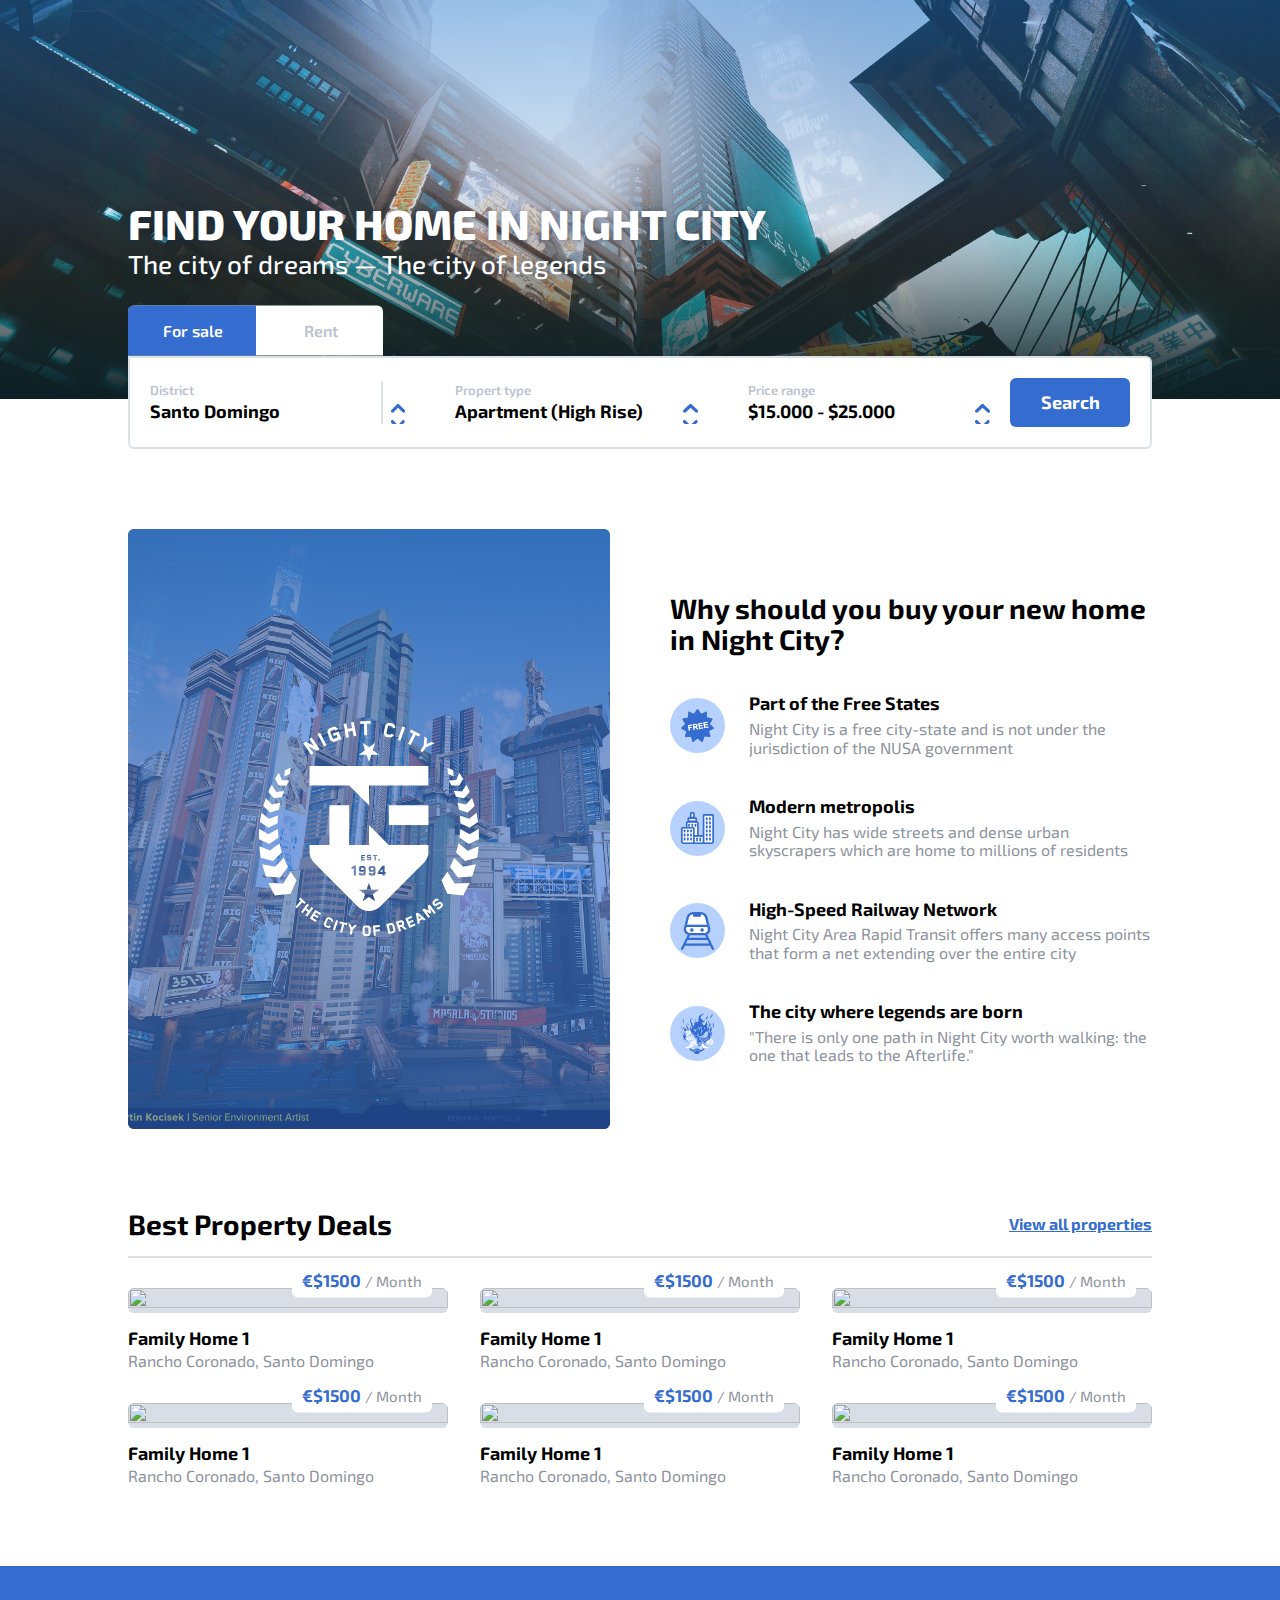
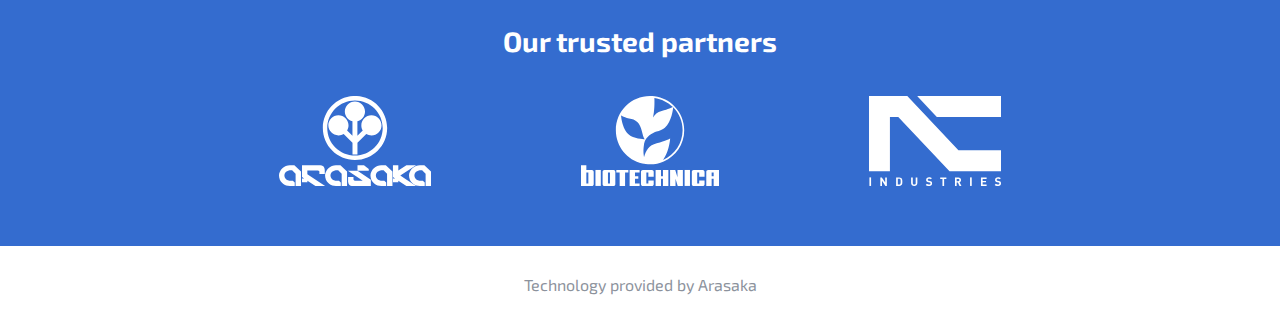
==== commit 3233a1d8: "start convert to mediaqueries" ====
--- a/index.html
+++ b/index.html
@@ -26,7 +26,7 @@
 			<form class="searchbar" action="index.html" method="post">
 
 				<!-- TOGGLE BUTTONS -->
-				<!-- which elements to use here? -->
+				<!-- radio button -->
 				<div id="toggle-container" class="toggle">
 					<div id="toggle-sale" class="toggle__option toggle__option--active">
 						<p>For sale</p>
--- a/styles/style.css
+++ b/styles/style.css
@@ -75,35 +75,24 @@
 h1, h2 { text-shadow: 0 1px 8px rgb(11 39 68 / 50%); }
 
 h1 {
-  margin-bottom: 4px;
-
+  margin-bottom: 6px;
+
+  font-size: 30px; font-size: 3.0rem;
   font-weight: 800;
-  font-size: 42px; font-size: 4.2rem;
 
   text-transform: uppercase;
-}
-
-html.medium h1 { font-size: 36px; font-size: 3.6rem; }
-html.small h1 {
-  margin-bottom: 6px;
-  font-size: 30px; font-size: 3.0rem;
 }
 
 h2 {
   font-weight: 500;
-  font-size: 26px; font-size: 2.6rem;
-}
-
-html.small h2 { font-size: 20px; font-size: 2.0rem; }
-html.medium h2 { font-size: 22px; font-size: 2.2rem; }
+  font-size: 20px; font-size: 2.0rem;
+}
 
 h3 {
   margin-bottom: 30px;
   font-weight: 700;
-  font-size: 28px; font-size: 2.8rem;
-}
-
-html.small h3 { font-size: 22px; font-size: 2.2rem; }
+  font-size: 22px; font-size: 2.2rem;
+}
 
 h4, legend {
   font-size: 18px; font-size: 1.8rem;
@@ -246,7 +235,7 @@
       }
 
   select {
-    display: inline-block;
+    display: block;
     width: 100%;
 
     padding: 0;
@@ -274,17 +263,16 @@
 
   select::-ms-expand { display: none; }
 
-  html.medium select,
-  html.small select { display: block; }
-
 /* =============================================================================
   #TITLE CONTAINER
 ============================================================================= */
 .title-container {
   display: flex;
 
-  align-items: center;
   justify-content: space-between;
+
+  flex-direction: column;
+  align-items: flex-start;
 
   padding-bottom: 16px;
   margin-bottom: 30px;
@@ -296,6 +284,8 @@
   }
 
   .title-container a {
+    margin-top: 6px;
+
     color: #346CCF!important;
     font-weight: 700;
     text-decoration: underline;
@@ -313,18 +303,6 @@
 
   .results .title-container h3 {
     font-size: 24px; font-size: 2.4rem;
-  }
-
-  /* #TODO convert to min-width */
-  @media only screen and (max-width: 530px) {
-    .title-container {
-      flex-direction: column;
-      align-items: flex-start;
-    }
-
-    .title-container a {
-      margin-top: 6px;
-    }
   }
 
 /* =============================================================================
@@ -377,7 +355,9 @@
 
   /* #HEADER CONTENT */
   .home > header > section:first-of-type {
-    padding: 200px 0 120px 0px;
+    padding: 150px 0 108px 0px;
+    margin: 0 16px;
+
     position: relative;
     z-index: 10;
   }
@@ -386,142 +366,104 @@
       color: #FFFFFF;
     }
 
-  html.xlarge .home > header > section:first-of-type { margin: 0 18%; }
-  html.large .home > header > section:first-of-type { margin: 0 10%; }
-  html.medium .home > header > section:first-of-type { margin: 0 5%; }
-  html.small .home > header > section:first-of-type { margin: 0 24px;
-    padding-top: 150px;}
-  html.xsmall .home > header > section:first-of-type { margin: 0 16px;
-    padding-bottom: 108px; padding-top: 150px;}
-
-  header .edges {
+/* =============================================================================
+  #SEARCHBAR
+============================================================================= */
+.searchbar {
+  position: absolute;
+  left: 0;
+  right: 0;
+
+  display: flex;
+  align-items: center;
+  justify-content: space-between;
+  flex-direction: row;
+
+  padding: 20px;
+
+  color: #000000;
+
+  background-color: #FFFFFF;
+
+  border: 2px solid #DCE1E8;
+  border-radius: 0 6px 6px 6px;
+
+  z-index: 10;
+}
+
+.home .searchbar { bottom: -50px; }
+
+.results .searchbar {
+  display: none;
+  opacity: 0;
+
+  position: relative;
+
+  padding: 12px;
+
+  border-radius: 6px 6px 6px 6px;
+}
+
+html.xsmall .home .searchbar {
+  bottom: -78px;
+  flex-direction: column!important;
+  border-top-left-radius: 6px;
+}
+
+  .searchbar .form__section {
+    position: relative;
+    width: 100%;
+  }
+
+  .searchbar .form__section + .form__section::before {
+    content: "";
     position: absolute;
 
-    left: 0;
-    right: 0;
+    left: -24px;
+    top: 0;
     bottom: 0;
 
+    width: 2px;
+    height: 100%;
+
+    background: #DCE1E8;
+    border-radius: 6px;
+  }
+
+  .results .searchbar .form__section::before { right: -15px; }
+
+  .searchbar .form__section:last-of-type::before { display: none; }
+
+  html.small .searchbar .form__section::before { display: none; }
+
+  .searchbar .form__section + .form__section {
+    padding-left: 50px;
+    padding-top: 0;
+    margin: 0;
+    border: none;
+  }
+
+  .results .searchbar .form__section + .form__section { padding-left: 30px; }
+
+  .searchbar > .btn { margin-left: 20px; }
+
+  .results .searchbar > .btn {
+    font-size: 16px; font-size: 1.6rem!important;
+    min-width: auto;
+    padding: 12px 24px;
+  }
+
+  html.medium .searchbar > .btn,
+  html.small .searchbar > .btn {
+    width: auto;
+    font-size: 18px; font-size: 1.8rem;
+  }
+
+  html.xsmall .searchbar > .btn {
     width: 100%;
-    height: auto;
-  }
-
-  header .edges-small { bottom: -25px; }
-
-  .edges-small,
-  html.medium .edges,
-  html.small .edges {
-    display: none;
-    opacity: 0;
-  }
-
-  html.medium .edges-small,
-  html.small .edges-small {
-    display: block;
-    opacity: 1;
-  }
-
-/* =============================================================================
-  #SEARCHBAR
-============================================================================= */
-html.medium #property-selection,
-html.small #property-selection,
-html.small #price-selection  { display: none; }
-
-  .searchbar {
-    position: absolute;
-    left: 0;
-    right: 0;
-
-    display: flex;
-    align-items: center;
-    justify-content: space-between;
-    flex-direction: row;
-
-    padding: 20px;
-
-    color: #000000;
-
-    background-color: #FFFFFF;
-
-    border: 2px solid #DCE1E8;
-    border-radius: 0 6px 6px 6px;
-
-    z-index: 10;
-  }
-
-  .home .searchbar { bottom: -50px; }
-
-  .results .searchbar {
-    display: none;
-    opacity: 0;
-
-    position: relative;
-
-    padding: 12px;
-
-    border-radius: 6px 6px 6px 6px;
-  }
-
-  html.xsmall .home .searchbar {
-    bottom: -78px;
-    flex-direction: column!important;
-    border-top-left-radius: 6px;
-  }
-
-    .searchbar .form__section {
-      position: relative;
-      width: 100%;
-    }
-
-    .searchbar .form__section::before {
-      content: "";
-      position: absolute;
-
-      right: -24px;
-      top: 0;
-      bottom: 0;
-
-      width: 2px;
-      height: 100%;
-
-      background: #DCE1E8;
-      border-radius: 6px;
-    }
-
-    .results .searchbar .form__section::before { right: -15px; }
-
-    .searchbar .form__section:last-of-type::before { display: none; }
-
-    html.small .searchbar .form__section::before { display: none; }
-
-    .searchbar .form__section + .form__section {
-      padding-left: 50px;
-      padding-top: 0;
-      margin: 0;
-      border: none;
-    }
-
-    .results .searchbar .form__section + .form__section { padding-left: 30px; }
-
-    .searchbar > .btn { margin-left: 20px; }
-
-    .results .searchbar > .btn {
-      font-size: 16px; font-size: 1.6rem!important;
-      min-width: auto;
-      padding: 12px 24px;
-    }
-
-    html.medium .searchbar > .btn,
-    html.small .searchbar > .btn {
-      width: auto;
-      font-size: 18px; font-size: 1.8rem;
-    }
-
-    html.xsmall .searchbar > .btn {
-      width: 100%;
-      margin-left: 0;
-      margin-top: 20px;
-    }
+    margin-left: 0;
+    margin-top: 20px;
+  }
 
 /* =============================================================================
   #FILTER MENU
@@ -603,8 +545,6 @@
 html.small .home main { padding-top: 100px; }
 html.xsmall .home main { padding-top: 118px; }
 
-html.xlarge .home main { margin: 0 18%; }
-html.large .home main { margin: 0 10%; }
 html.medium .home main { margin: 0 5%; }
 html.small .home main { margin: 0 24px; }
 html.xsmall .home main { margin: 0 16px; }
@@ -827,9 +767,11 @@
 
     html.xsmall .card-section ul li { flex-basis: 100%; }
 
+    /* only show first 4 cards */
     html.medium .home .card-section ul li:nth-of-type(n+5),
     html.small .home .card-section ul li:nth-of-type(n+5) { display: none; }
 
+    /* only show first 3 cards */
     html.xsmall .home .card-section ul li:nth-of-type(n+4) { display: none; }
 
     html.medium .card-section ul li,
@@ -848,6 +790,7 @@
     /* #TODO convert to min-width */
     @media only screen and (max-width: 530px) {
       .card-section ul li { flex-basis: 100%!important; }
+      /* only show first 3 cards */
       .home .card-section ul li:nth-of-type(n+4) { display: none; }
     }
 
@@ -1173,7 +1116,26 @@
 /* =============================================================================
   #MEDIAQUERIES
 ============================================================================= */
+/* #XSMALL SIZE */
+@media only screen and (min-width: 530px) {
+  .title-container {
+    align-items: center;
+    flex-direction: row;
+  }
+
+  .title-container a {
+    margin-top: 0px;
+  }
+}
+
+/* #SMALL SIZE */
 @media only screen and (min-width: 600px) {
+  .home > header > section:first-of-type {
+    margin: 0 24px;
+    padding-top: 150px;
+  }
+
+
   /* FILTER SECTION */
   .results main > section:first-of-type {
     width: 60%;
@@ -1191,6 +1153,14 @@
 
 /* #MEDIUM SIZE */
 @media only screen and (min-width: 780px) {
+  h1 { font-size: 36px; font-size: 3.6rem; }
+  h2 { font-size: 22px; font-size: 2.2rem; }
+
+  .home > header > section:first-of-type { margin: 0 5%; }
+
+  #property-selection { display: inline-block; }
+
+
   /* FILTER SECTION */
   .results main > section:first-of-type {
     width: 40%;
@@ -1236,9 +1206,26 @@
   }
 }
 
-/* #DESKTOP SIZE */
+/* #LARGE SIZE */
 @media only screen and (min-width: 1150px) {
+  h1 {
+    font-size: 42px; font-size: 4.2rem;
+    margin-bottom: 4px;
+  }
+  h2 { font-size: 26px; font-size: 2.6rem; }
+  h3 { font-size: 28px; font-size: 2.8rem; }
+
+  select { display: inline-block; }
+
+  .home > header > section:first-of-type {
+    margin: 0 10%;
+    padding: 200px 0 120px 0px;
+  }
+
+  .home main { margin: 0 10%; }
   .results main { padding-top: 0px; }
+
+  #property-selection, #price-selection { display: inline-block; }
 
   /* FILTER SECTION */
   .results main > section:first-of-type {
@@ -1295,3 +1282,9 @@
     border-right: 2px solid #DCE1E8;
   }
 }
+
+/* #XLARGE SIZE */
+@media only screen and (min-width: 1440px) {
+  .home > header > section:first-of-type { margin: 0 18%; }
+  .home main { margin: 0 18%; }
+}
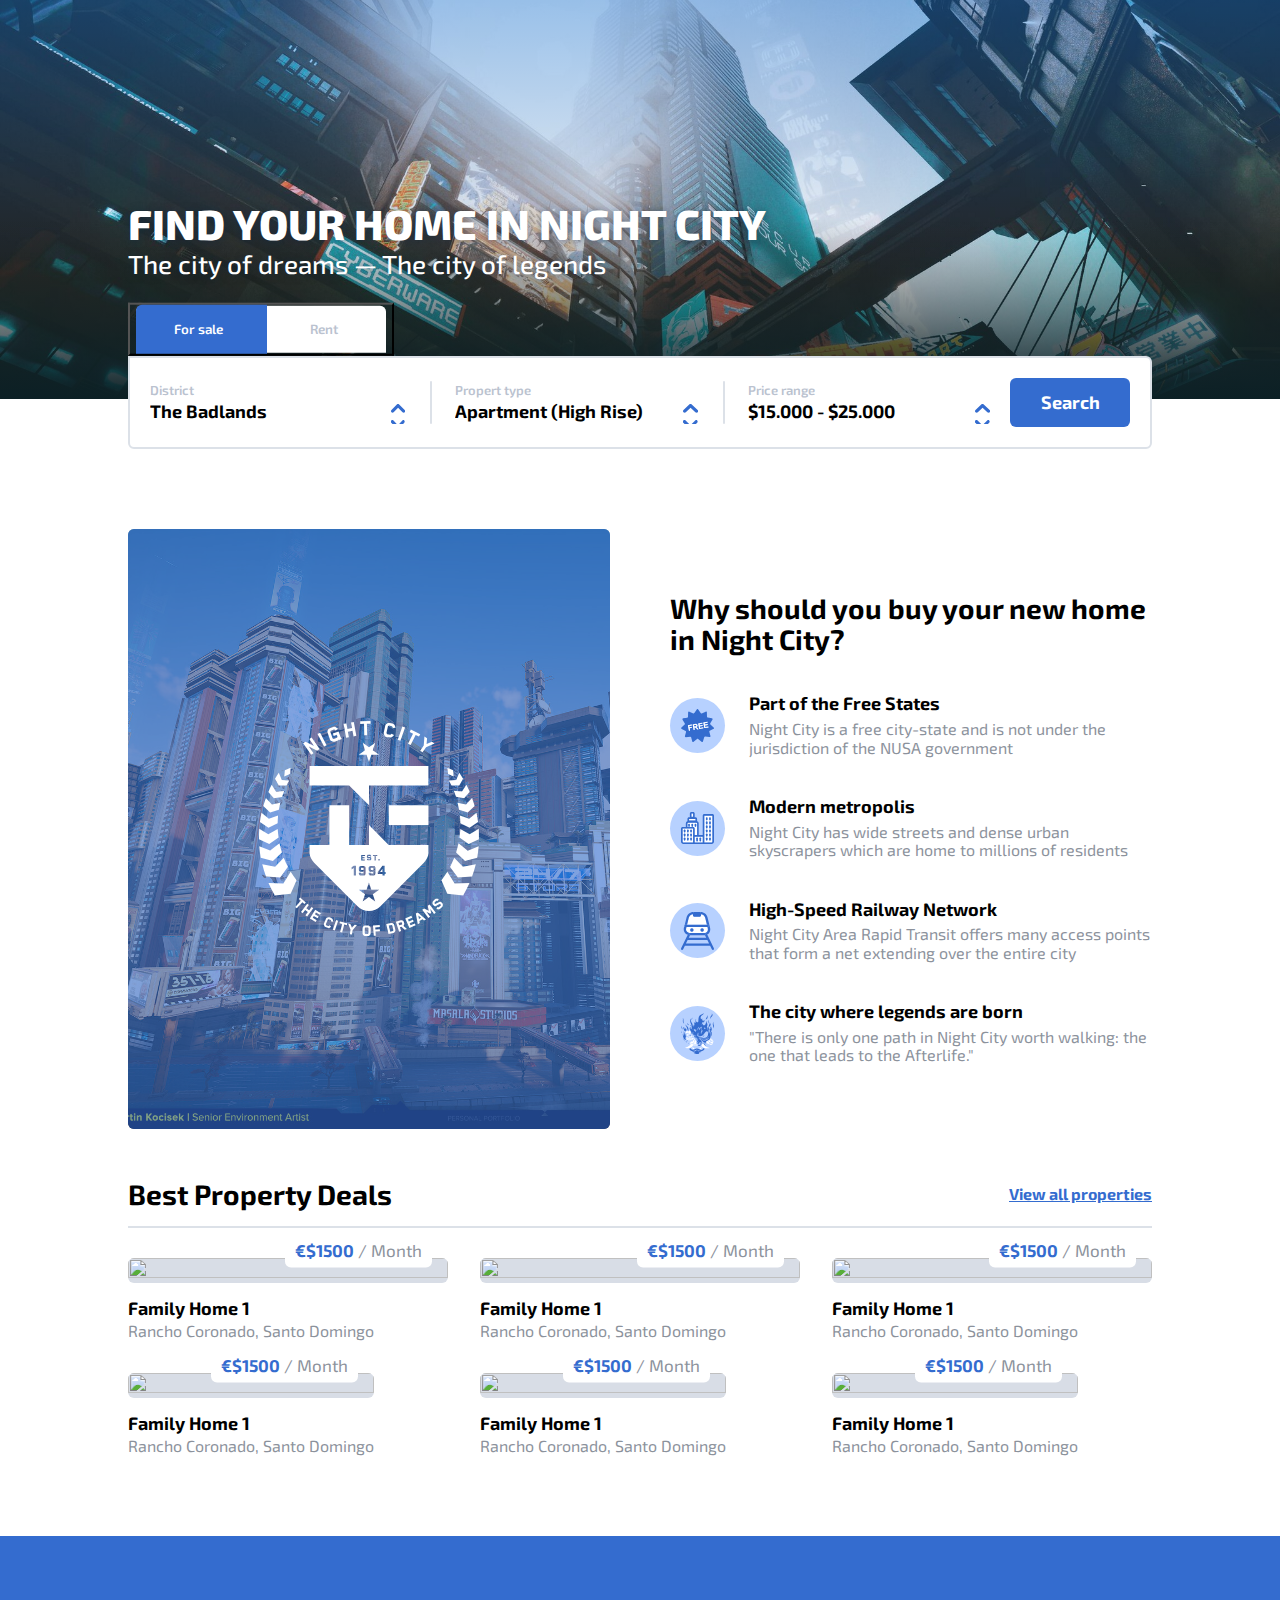
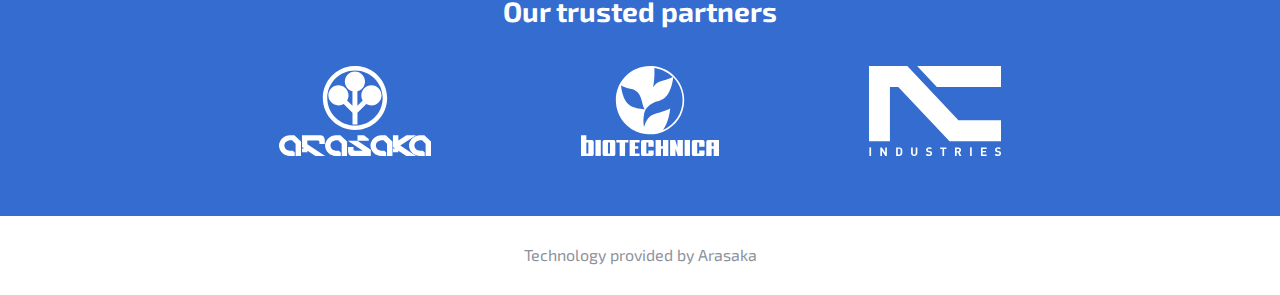
==== commit 6c878bf9: "script stuff" ====
--- a/index.html
+++ b/index.html
@@ -23,35 +23,41 @@
 			<h2>The city of dreams &mdash; The city of legends </h2>
 
 			<!-- SEARCHBAR -->
-			<form class="searchbar" action="index.html" method="post">
+			<form class="searchbar" action="results.html">
 
 				<!-- TOGGLE BUTTONS -->
 				<!-- radio button -->
-				<div id="toggle-container" class="toggle">
+				<button type="button" id="toggle-container" class="toggle">
 					<div id="toggle-sale" class="toggle__option toggle__option--active">
 						<p>For sale</p>
 					</div>
 					<div id="toggle-rent" class="toggle__option">
 						<p>Rent</p>
 					</div>
-				</div>
+				</button>
 
 				<fieldset class="form__section" id="district-selection">
 					<label class="form__label form__label-small" for="district">District</label>
-					<select id="district" name="district">
-						<option value="volvo">Santo Domingo</option>
-						<option value="saab">Saab</option>
-						<option value="fiat">Fiat</option>
-						<option value="audi">Audi</option>
+					<select id="districts" name="district">
+						<option value="badlands">The Badlands</option>
+						<option value="city-center">City Center</option>
+						<option value="heywood">Heywood</option>
+						<option value="pacifica">Pacifica</option>
+						<option value="santo-domingo">Santo Domingo</option>
+						<option value="watson">Watson</option>
+						<option value="westbrook">Westbrook</option>
 					</select>
 				</fieldset>
 				<fieldset class="form__section" id="property-selection">
 					<label class="form__label form__label-small" for="property-type">Propert type</label>
 					<select id="property-type" name="property-type">
-						<option value="volvo">Apartment (High Rise)</option>
-						<option value="saab">Saab</option>
-						<option value="fiat">Fiat</option>
-						<option value="audi">Audi</option>
+						<option value="apartment-high">Apartment (High Rise)</option>
+						<option value="aprtment-mid">Apartment (Mid Rise)</option>
+						<option value="office-space">Office Space</option>
+						<option value="studio">Studio</option>
+						<option value="single-family">Single Family</option>
+						<option value="multi-family">Multi-Family</option>
+						<option value="villas">Villas</option>
 					</select>
 				</fieldset>
 				<fieldset class="form__section" id="price-selection">
@@ -64,9 +70,9 @@
 					</select>
 				</fieldset>
 
-				<a href="results.html" class="btn">Search</a>
+				<!-- <a href="results.html" class="btn">Search</a> -->
 				<!-- HIDE UNTIL SCRIPT IS ACTIVE -->
-				<!-- <button class="btn" type="button" name="button">Search</button> -->
+				<button class="btn" type="submit" name="button">Search</button>
 
 			</form>
 		</section>
@@ -150,82 +156,82 @@
 							<picture class="card-section__price-container">
 								<img src="./images/dummy-building.png" alt="">
 							</picture>
-							<p>€$1500<span>/ Month</span></p>
-
-							<figcaption>
-								<h4>Family Home 1</h4>
-								<p>Rancho Coronado, Santo Domingo</p>
-							</figcaption>
-						</figure>
-					</a>
-				</li>
-				<li>
-					<a href="#">
-						<figure>
-							<picture class="card-section__price-container">
-								<img src="./images/dummy-building.png" alt="">
-							</picture>
-							<p>€$1500<span>/ Month</span></p>
-
-							<figcaption>
-								<h4>Family Home 1</h4>
-								<p>Rancho Coronado, Santo Domingo</p>
-							</figcaption>
-						</figure>
-					</a>
-				</li>
-				<li>
-					<a href="#">
-						<figure>
-							<picture class="card-section__price-container">
-								<img src="./images/dummy-building.png" alt="">
-							</picture>
-							<p>€$1500<span>/ Month</span></p>
-
-							<figcaption>
-								<h4>Family Home 1</h4>
-								<p>Rancho Coronado, Santo Domingo</p>
-							</figcaption>
-						</figure>
-					</a>
-				</li>
-				<li>
-					<a href="#">
-						<figure>
-							<picture class="card-section__price-container">
-								<img src="./images/dummy-building.png" alt="">
-							</picture>
-							<p>€$1500<span>/ Month</span></p>
-
-							<figcaption>
-								<h4>Family Home 1</h4>
-								<p>Rancho Coronado, Santo Domingo</p>
-							</figcaption>
-						</figure>
-					</a>
-				</li>
-				<li>
-					<a href="#">
-						<figure>
-							<picture class="card-section__price-container">
-								<img src="./images/dummy-building.png" alt="">
-							</picture>
-							<p>€$1500<span>/ Month</span></p>
-
-							<figcaption>
-								<h4>Family Home 1</h4>
-								<p>Rancho Coronado, Santo Domingo</p>
-							</figcaption>
-						</figure>
-					</a>
-				</li>
-				<li>
-					<a href="#">
-						<figure>
-							<picture class="card-section__price-container">
-								<img src="./images/dummy-building.png" alt="">
-							</picture>
-							<p>€$1500<span>/ Month</span></p>
+							<p class="price">€$1500<span>/ Month</span></p>
+
+							<figcaption>
+								<h4>Family Home 1</h4>
+								<p>Rancho Coronado, Santo Domingo</p>
+							</figcaption>
+						</figure>
+					</a>
+				</li>
+				<li>
+					<a href="#">
+						<figure>
+							<picture class="card-section__price-container">
+								<img src="./images/dummy-building.png" alt="">
+							</picture>
+							<p class="price">€$1500<span>/ Month</span></p>
+
+							<figcaption>
+								<h4>Family Home 1</h4>
+								<p>Rancho Coronado, Santo Domingo</p>
+							</figcaption>
+						</figure>
+					</a>
+				</li>
+				<li>
+					<a href="#">
+						<figure>
+							<picture class="card-section__price-container">
+								<img src="./images/dummy-building.png" alt="">
+							</picture>
+							<p class="price">€$1500<span>/ Month</span></p>
+
+							<figcaption>
+								<h4>Family Home 1</h4>
+								<p>Rancho Coronado, Santo Domingo</p>
+							</figcaption>
+						</figure>
+					</a>
+				</li>
+				<li>
+					<a href="#">
+						<figure>
+							<picture class="card-section__price-container">
+								<img src="./images/dummy-building.png" alt="">
+							</picture>
+							<p class="price">€$1500<span>/ Month</span></p>
+
+							<figcaption>
+								<h4>Family Home 1</h4>
+								<p>Rancho Coronado, Santo Domingo</p>
+							</figcaption>
+						</figure>
+					</a>
+				</li>
+				<li>
+					<a href="#">
+						<figure>
+							<picture class="card-section__price-container">
+								<img src="./images/dummy-building.png" alt="">
+							</picture>
+							<p class="price">€$1500<span>/ Month</span></p>
+
+							<figcaption>
+								<h4>Family Home 1</h4>
+								<p>Rancho Coronado, Santo Domingo</p>
+							</figcaption>
+						</figure>
+					</a>
+				</li>
+				<li>
+					<a href="#">
+						<figure>
+							<picture class="card-section__price-container">
+								<img src="./images/dummy-building.png" alt="">
+							</picture>
+							<p class="price">€$1500<span>/ Month</span></p>
 
 							<figcaption>
 								<h4>Family Home 1</h4>
@@ -250,8 +256,9 @@
 		</section>
 	</footer>
 
-	<script src="scripts/breakpoints.js"></script>
-	<script src="scripts/togglescript.js"></script>
+	<!-- <script src="scripts/breakpoints.js"></script> -->
+	<!-- <script src="scripts/togglescript.js"></script> -->
+	<script src="scripts/searchscript.js"></script>
 </body>
 
 </html>
--- a/styles/style.css
+++ b/styles/style.css
@@ -377,7 +377,7 @@
   display: flex;
   align-items: center;
   justify-content: space-between;
-  flex-direction: row;
+  flex-direction: column;
 
   padding: 20px;
 
@@ -386,28 +386,23 @@
   background-color: #FFFFFF;
 
   border: 2px solid #DCE1E8;
-  border-radius: 0 6px 6px 6px;
+  border-radius: 6px 6px 6px 6px;
 
   z-index: 10;
 }
 
-.home .searchbar { bottom: -50px; }
+.home .searchbar { bottom: -78px; }
 
 .results .searchbar {
   display: none;
   opacity: 0;
 
   position: relative;
+  flex-direction: row;
 
   padding: 12px;
 
   border-radius: 6px 6px 6px 6px;
-}
-
-html.xsmall .home .searchbar {
-  bottom: -78px;
-  flex-direction: column!important;
-  border-top-left-radius: 6px;
 }
 
   .searchbar .form__section {
@@ -419,7 +414,9 @@
     content: "";
     position: absolute;
 
-    left: -24px;
+    display: none;
+
+    left: 25px;
     top: 0;
     bottom: 0;
 
@@ -430,11 +427,9 @@
     border-radius: 6px;
   }
 
-  .results .searchbar .form__section::before { right: -15px; }
-
-  .searchbar .form__section:last-of-type::before { display: none; }
-
-  html.small .searchbar .form__section::before { display: none; }
+  #property-selection, #price-selection { display: none; }
+
+  .results .searchbar .form__section + .form__section::before { left: 15px; }
 
   .searchbar .form__section + .form__section {
     padding-left: 50px;
@@ -445,24 +440,15 @@
 
   .results .searchbar .form__section + .form__section { padding-left: 30px; }
 
-  .searchbar > .btn { margin-left: 20px; }
+  .searchbar > .btn {
+    width: 100%;
+    margin-top: 20px;
+  }
 
   .results .searchbar > .btn {
     font-size: 16px; font-size: 1.6rem!important;
     min-width: auto;
     padding: 12px 24px;
-  }
-
-  html.medium .searchbar > .btn,
-  html.small .searchbar > .btn {
-    width: auto;
-    font-size: 18px; font-size: 1.8rem;
-  }
-
-  html.xsmall .searchbar > .btn {
-    width: 100%;
-    margin-left: 0;
-    margin-top: 20px;
   }
 
 /* =============================================================================
@@ -532,26 +518,19 @@
   #MAIN
 ============================================================================= */
 main {
-  padding-top: 130px;
-  padding-bottom: 80px;
+  padding: 118px 0px 80px 0px;
+  margin: 0 16px;
 }
 
 .results main {
   display: flex;
-  padding: 80px 0 0 0;
-}
-
-html.medium .home main,
-html.small .home main { padding-top: 100px; }
-html.xsmall .home main { padding-top: 118px; }
-
-html.medium .home main { margin: 0 5%; }
-html.small .home main { margin: 0 24px; }
-html.xsmall .home main { margin: 0 16px; }
+  margin: 0;
+
+  padding: 80px ​0px 0px 0px;
+}
 
 /* #SECTION INSIDE MAIN */
-section + section { margin-top: 80px; }
-html.small section + section { margin-top: 50px; }
+section + section { margin-top: 50px; }
 .results section + section { margin-top: 0!important; }
 
 /* =============================================================================
@@ -561,13 +540,10 @@
   display: flex;
   align-items: center;
   justify-content: space-between;
-  flex-direction: row;
+  flex-direction: column-reverse;
 
   width: 100%;
 }
-
-html.medium .home main > section:first-of-type,
-html.small .home main > section:first-of-type { flex-direction: column-reverse; }
 
   .home main > section:first-of-type h3 {
     border-bottom: 0;
@@ -582,15 +558,15 @@
     justify-content: center;
 
     position: relative;
-    margin-right: 60px;
-
-    width: 50%;
-    height: 600px;
+    margin-top: 40px;
+
+    width: 100%;
+    height: 150px;
 
     background-color: blue;
     background-image: url('../images/martin-kocisek-buildings.jpeg');
     background-size: cover;
-    background-position: 30% center;
+    background-position: center 20%;
     background-repeat: no-repeat;
     border-radius: 6px;
   }
@@ -612,73 +588,25 @@
     border-radius: 6px;
   }
 
-  html.medium .home main > section:first-of-type > picture,
-  html.small .home main > section:first-of-type > picture {
-    width: 100%;
-    height: 250px;
-    margin-right: 0;
-    background-position: center 20%;
-    margin-top: 60px;
-  }
-
-  html.xsmall .home main > section:first-of-type > picture {
-    height: 150px;
-    margin-top: 40px;
-  }
-
     .home main > section:first-of-type > picture img {
       position: relative;
-      width: 220px;
-      height: auto;
-    }
-
-    html.medium .home main > section:first-of-type > picture img,
-    html.small .home main > section:first-of-type > picture img {
-      height: 150px;
-      width: auto;
-    }
-
-    html.xsmall .home main > section:first-of-type > picture img {
+
       height: 100px;
       width: auto;
     }
 
   /* CONTENT CONTAINER */
-  .home main > section:first-of-type > div:last-of-type {
-    width: 50%;
-  }
-
-  html.medium .home main > section:first-of-type > div:last-of-type,
-  html.small .home main > section:first-of-type > div:last-of-type {
-    width: 100%;
-  }
+  .home main > section:first-of-type > div:last-of-type { width: 100%; }
 
     /* LIST OF REASONS */
     .home main > section:first-of-type ul li {
       display: flex;
       align-items: center;
-    }
-
-    html.medium .home main > section:first-of-type ul {
-      display: flex;
-      align-items: center;
-      justify-content: space-between;
-      flex-wrap: wrap;
-
-      margin: -16px;
-    }
-
-    html.medium .home main > section:first-of-type ul li {
-      width: 50%;
-      padding: 16px;
-    }
-
-    html.small .home main > section:first-of-type ul li { width: 100%; }
+
+      width: 100%;
+    }
 
     .home main > section:first-of-type ul li + li { margin-top: 40px; }
-
-    html.medium .home main > section:first-of-type ul li + li { margin: 0; }
-
 
 /* =============================================================================
   #ICON
@@ -699,13 +627,6 @@
 }
 
 .icon + div { margin-left: 24px; }
-
-html.small .icon {
-  min-width: 40px;
-  max-height: 40px;
-  min-height: 40px;
-  max-height: 40px;
-}
 
   .icon img {
     width: 33px;
@@ -745,6 +666,8 @@
     left: 30px;
     top: 50%;
 
+    padding: 12px 20px;
+    width: auto;
     transform: translateY(-50%);
   }
 
@@ -760,22 +683,25 @@
     margin: -16px;
   }
 
+  .results .card-section ul {
+    flex-direction: column;
+    margin: 0;
+  }
+
     .card-section ul li {
-      flex-basis: calc(100% / 3);
+      flex-basis: 100%;
       padding: 16px;
     }
 
-    html.xsmall .card-section ul li { flex-basis: 100%; }
-
-    /* only show first 4 cards */
-    html.medium .home .card-section ul li:nth-of-type(n+5),
-    html.small .home .card-section ul li:nth-of-type(n+5) { display: none; }
+    .results .card-section ul li {
+      width: 100%;
+      padding: 0;
+    }
+
+    .results .card-section ul li + li { margin-top: 24px; }
 
     /* only show first 3 cards */
-    html.xsmall .home .card-section ul li:nth-of-type(n+4) { display: none; }
-
-    html.medium .card-section ul li,
-    html.small .card-section ul li { flex-basis: calc(100% / 2); }
+    .home .card-section ul li:nth-of-type(n+4) { display: none; }
 
       .card-section ul li a {
         display: block;
@@ -785,18 +711,21 @@
         transition: all 300ms ease-in-out;
       }
 
+      .results .card-section ul li a { width: 100%; }
+
       .card-section ul li a:hover { transform: scale(1.02); }
-
-    /* #TODO convert to min-width */
-    @media only screen and (max-width: 530px) {
-      .card-section ul li { flex-basis: 100%!important; }
-      /* only show first 3 cards */
-      .home .card-section ul li:nth-of-type(n+4) { display: none; }
-    }
 
       .card-section figure {
         position: relative;
         text-align: right;
+      }
+
+      .results .card-section figure {
+        display: flex;
+        flex-direction: row;
+        align-items: center;
+
+        width: 100%;
       }
 
         /* #CARD SECTION IMG CONTAINER */
@@ -806,6 +735,10 @@
           border-radius: 6px;
         }
 
+        .results .card-section figure > picture {
+          width: 25%;
+        }
+
           .card-section figure > picture img {
             border-radius: 6px;
             width: 100%;
@@ -823,8 +756,8 @@
 
             border-radius: 6px;
 
-            font-size: 17px; font-size: 1.7rem;
             color: #346CCF;
+            font-size: 20px; font-size: 2.0rem;
             font-weight: 700;
 
             transform: translateY(calc(-100% - 16px));
@@ -832,52 +765,37 @@
             right: 16px;
           }
 
-          html.small .card-section figure > picture + p {
-            font-size: 20px; font-size: 2.0rem;
+          .results .card-section figure > picture + p {
+            right: 0;
+            transform: none;
+            background-color: pink;
           }
 
           /* #PRICE PERIOD */
           .card-section figure > picture + p > span {
-            font-size: 15px; font-size: 1.5rem;
+            font-size: 17px; font-size: 1.7rem;
+
             color: #8C929C;
             font-weight: 400;
             margin-left: 4px;
           }
 
-          html.small .card-section figure > picture + p {
-            font-size: 16px; font-size: 1.6rem;
-          }
-
-          /* #TODO convert to min-width */
-          @media only screen and (max-width: 530px) {
-            .card-section figure > picture + p {
-              font-size: 20px; font-size: 2.0rem!important;
-            }
-
-            .card-section figure > picture + p > span {
-              font-size: 17px; font-size: 1.7rem!important;
-            }
-          }
-
         .card-section figure > figcaption {
           margin-top: 16px;
           text-align: left;
         }
 
+        .results .card-section figure > figcaption {
+          margin-left: 30px;
+        }
+
           .card-section figure > figcaption h4 {
             margin-bottom: 3px;
-            font-size: 18px; font: 1.8rem;
+            font-size: 20px; font: 2.0rem;
           }
 
-          /* override styles for specific breakpoint */
-          @media only screen and (max-width: 530px) {
-            .card-section figure > figcaption h4 {
-              font-size: 20px; font: 2.0rem;
-            }
-
-            .card-section figure > figcaption p {
-              font-size: 18px; font-size: 1.8rem;
-            }
+          .card-section figure > figcaption p {
+            font-size: 18px; font-size: 1.8rem;
           }
 
 /* =============================================================================
@@ -939,33 +857,25 @@
     transform-origin: center;
   }
 
-  .hamburger-menu span + span {
-    margin-top: 5px;
-  }
-
-  .open #bar-1 {
-    transform: rotate(-45deg) translate(-6px, 5px);
-  }
-
-  .open #bar-2 { opacity: 0;}
-
-  .open #bar-3 {
-    transform: rotate(45deg) translate(-6px, -5px);
-  }
+  .hamburger-menu span + span { margin-top: 5px; }
+
+  .open span:first-of-type { transform: rotate(-45deg) translate(-6px, 5px); }
+  .open span:nth-of-type(2) { opacity: 0;}
+  .open span:last-of-type { transform: rotate(45deg) translate(-6px, -5px); }
 
 /* =============================================================================
   #BUTTON
 ============================================================================= */
 .btn {
-  display: inline-block;
+  display: block;
 
   padding: 12px;
-  min-width: 120px;
+  width: 100%;
 
   color: #FFFFFF;
   text-align: center;
   font-weight: 700;
-  font-size: 18px; font-size: 1.8rem;
+  font-size: 16px; font-size: 1.6rem;
 
   background-color: #346CCF;
   border-radius: 6px;
@@ -976,14 +886,6 @@
   cursor: pointer;
 }
 
-html.small .btn {
-  display: block;
-  width: 100%;
-  font-size: 16px; font-size: 1.6rem;
-
-  padding: 12px;
-}
-
 .btn--secondary {
   border: 2px solid #DCE1E8;
   background-color: #FFF;
@@ -991,8 +893,6 @@
 }
 
 .results .btn { font-size: 16px; font-size: 1.6rem; }
-
-html.small .results .btn { width: auto; }
 
 /* #TOGGLE BUTTON */
 .toggle {
@@ -1000,15 +900,12 @@
   top: 0;
   left: 0;
 
-  display: flex;
-  transform: translate(-2px, calc(-100% - 2px));
-
-  background-color: transparent;
-}
-
-html.xsmall .toggle {
   display: none;
   opacity: 0;
+
+  transform: translate(-2px, calc(-100% - 2px));
+
+  background-color: transparent;
 }
 
   .toggle::before {
@@ -1076,35 +973,23 @@
     display: flex;
     align-items: center;
     justify-content: space-between;
-    flex-direction: row;
+    flex-direction: column;
     flex-wrap: wrap;
+
+    width: 100%;
+
     padding: 0 30px 60px 30px;
   }
 
-  /* #TODO conver to min-width */
-  @media only screen and (max-width: 530px) {
-    footer > picture { flex-direction: column; }
-    footer > picture img + img { margin-top: 60px; }
-  }
-
-  html.medium footer > picture { width: 85%; }
-  html.small footer > picture { width: 100%; }
-
     footer > picture img {
-      height: 90px;
-      width: auto;
-    }
-
-    html.small footer > picture img {
       height: 80px;
       width: auto;
     }
 
-    footer > picture img + img { margin-left: 150px; }
-
-    html.medium footer > picture img + img,
-    html.small footer > picture img + img { margin-left: 0; }
-
+    footer > picture img + img {
+      margin-left: 0px;
+      margin-top: 60px;
+    }
 
   footer > section {
     background-color: #FFF;
@@ -1118,13 +1003,39 @@
 ============================================================================= */
 /* #XSMALL SIZE */
 @media only screen and (min-width: 530px) {
+  .home main {
+    padding: 80px 0px 80px 0px;
+    margin: 0 24px;
+  }
+
+  .home main > section:first-of-type > picture { height: 250px; }
+
+  .home main > section:first-of-type > picture img { height: 150px; }
+
   .title-container {
     align-items: center;
     flex-direction: row;
   }
 
-  .title-container a {
-    margin-top: 0px;
+  .title-container a { margin-top: 0px; }
+
+  .toggle {
+    display: flex;
+    opacity: 1;
+  }
+
+  .home .searchbar {
+    bottom: -50px;
+    border-radius: 0 6px 6px 6px;
+    flex-direction: row;
+  }
+
+  .searchbar > .btn {
+    margin-left: 20px;
+    margin-top: 0;
+    width: auto;
+    font-size: 18px; font-size: 1.8rem;
+    padding: 12px 20px;
   }
 }
 
@@ -1135,6 +1046,19 @@
     padding-top: 150px;
   }
 
+  .results .btn { width: auto; }
+
+  .card-section ul li { flex-basis: calc(100% / 2); }
+
+  .home .card-section ul li:nth-of-type(n+4) { display: flex; }
+
+  /* only show first 4 cards */
+  .home .card-section ul li:nth-of-type(n+5) { display: none; }
+
+  .card-section figure > picture + p { font-size: 17px; font-size: 1.7rem; }
+  .card-section figure > picture + span { font-size: 15px; font-size: 1.5rem; }
+  .card-section figure > figcaption h4 { font-size: 18px; font: 1.8rem; }
+  .card-section figure > figcaption p { font-size: 16px; font-size: 1.6rem; }
 
   /* FILTER SECTION */
   .results main > section:first-of-type {
@@ -1149,6 +1073,9 @@
 
     /* FILTER CONTAINER */
     .results main > section:first-of-type > section { padding: 30px; }
+
+    footer > picture { flex-direction: row; }
+    footer > picture img + img { margin-top: 0px; }
 }
 
 /* #MEDIUM SIZE */
@@ -1156,10 +1083,31 @@
   h1 { font-size: 36px; font-size: 3.6rem; }
   h2 { font-size: 22px; font-size: 2.2rem; }
 
-  .home > header > section:first-of-type { margin: 0 5%; }
+  /* .home > header > section:first-of-type { margin: 0 5%; } */
 
   #property-selection { display: inline-block; }
 
+  .searchbar .form__section + .form__section::before { display: block; }
+
+  .home main { margin: 0 5%; }
+
+  .home main > section:first-of-type ul {
+    display: flex;
+    align-items: center;
+    justify-content: space-between;
+    flex-wrap: wrap;
+
+    margin: -16px;
+  }
+
+  .home main > section:first-of-type ul li {
+    width: 50%;
+    padding: 16px;
+  }
+
+  .home main > section:first-of-type ul li + li { margin: 0; }
+
+  .home .card-section ul li:nth-of-type(n+5) { display: flex; }
 
   /* FILTER SECTION */
   .results main > section:first-of-type {
@@ -1204,6 +1152,9 @@
     display: none;
     opacity: 0;
   }
+
+  footer > picture { width: 85%; }
+  footer > picture img { height: 90px; }
 }
 
 /* #LARGE SIZE */
@@ -1217,13 +1168,55 @@
 
   select { display: inline-block; }
 
+  .btn {
+    display: inline-block;
+    min-width: 120px;
+    font-size: 18px; font-size: 1.8rem;
+  }
+
   .home > header > section:first-of-type {
     margin: 0 10%;
     padding: 200px 0 120px 0px;
   }
 
-  .home main { margin: 0 10%; }
-  .results main { padding-top: 0px; }
+    .home main { margin: 0 10%; }
+
+    .home main { padding: 130px 0px 80px 0px; }
+    .results main { padding: 0; }
+
+      /* ABOUT NIGTH CITY */
+      .home main > section:first-of-type { flex-direction: row; }
+
+        .home main > section:first-of-type > picture {
+          width: 50%;
+          height: 600px;
+
+          margin-top: 0;
+          margin-right: 60px;
+
+          background-position: 30% center;
+        }
+
+          .home main > section:first-of-type > picture img {
+            width: 220px;
+            height: auto;
+          }
+
+        .home main > section:first-of-type > div:last-of-type { width: 50%; }
+
+          .home main > section:first-of-type ul {
+            display: block;
+            margin: 0;
+          }
+
+            .home main > section:first-of-type ul li {
+              width: 100%;
+              padding: 0;
+            }
+
+            .home main > section:first-of-type ul li + li { margin-top: 40px; }
+
+      .card-section ul li { flex-basis: calc(100% / 3); }
 
   #property-selection, #price-selection { display: inline-block; }
 
@@ -1281,6 +1274,9 @@
   .results main > section:first-of-type > section  {
     border-right: 2px solid #DCE1E8;
   }
+
+  footer > picture { width: auto; }
+  footer > picture img + img { margin-left: 150px; }
 }
 
 /* #XLARGE SIZE */
